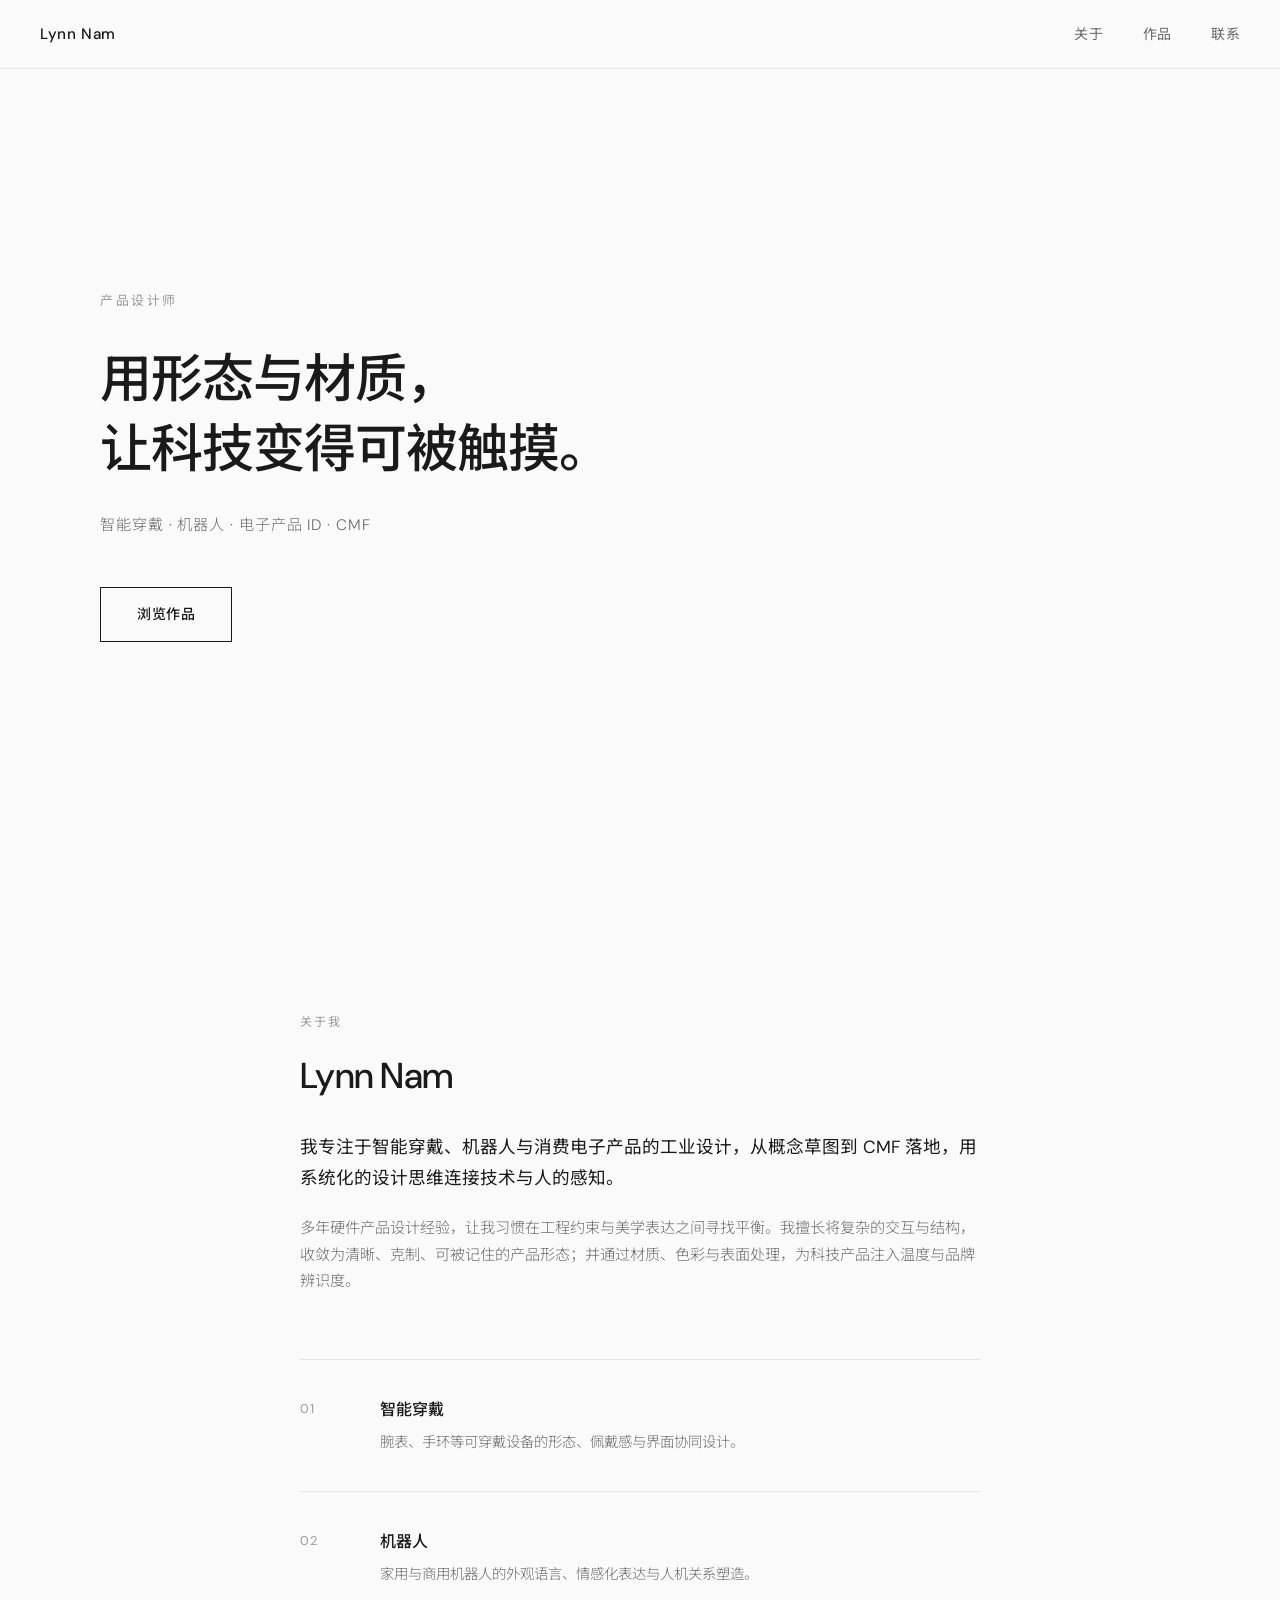
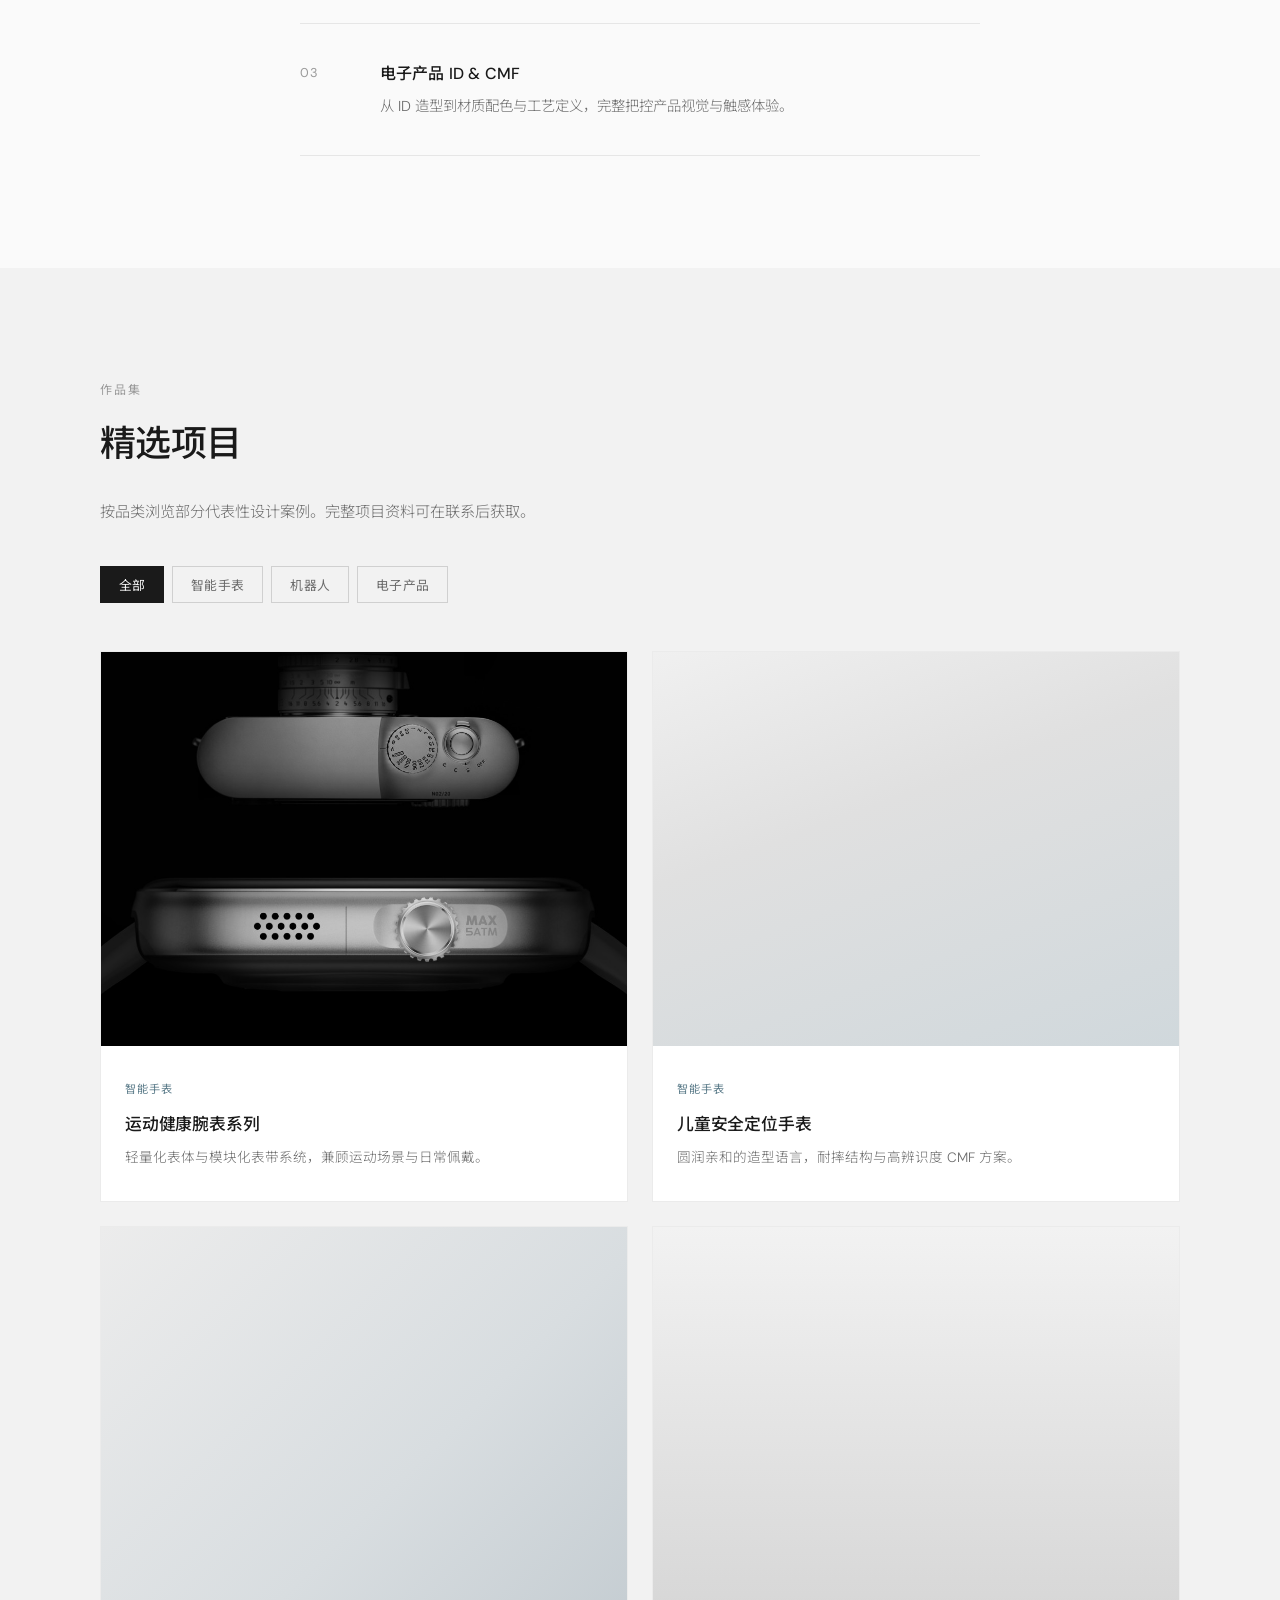
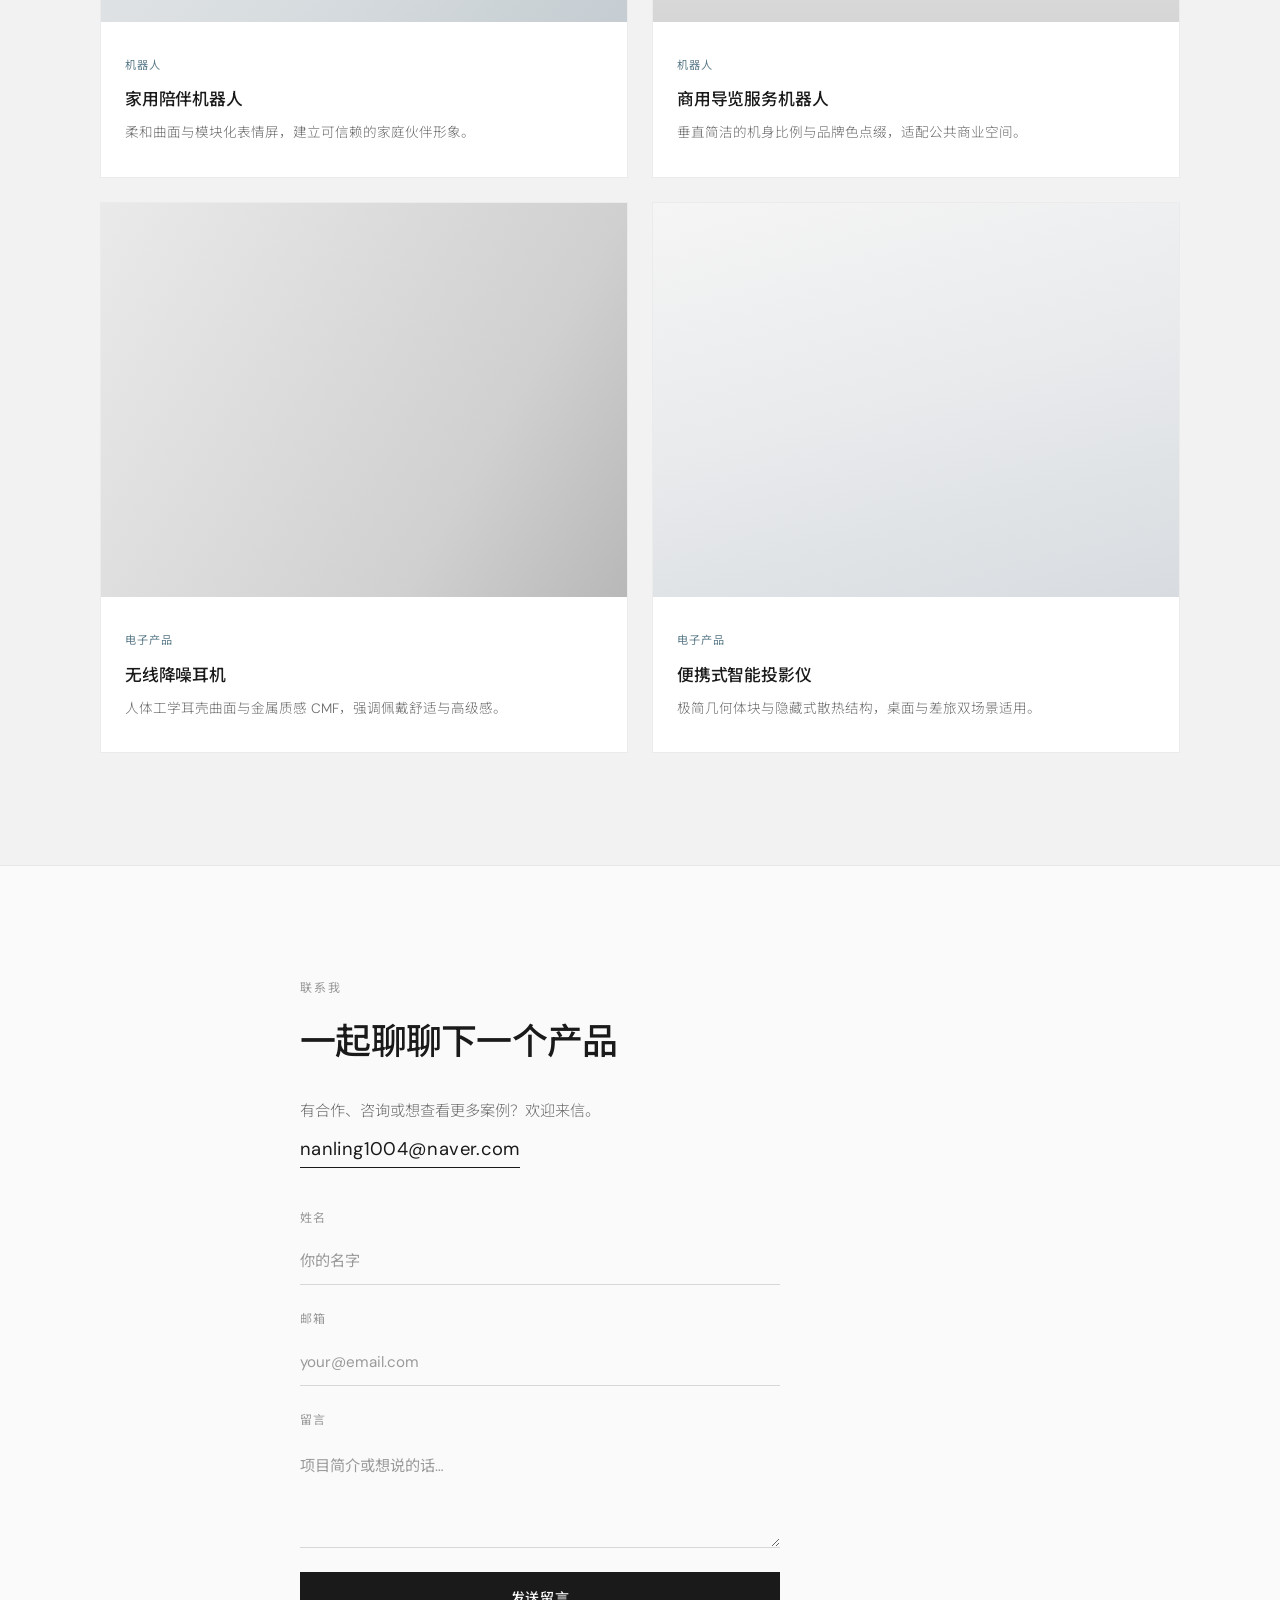
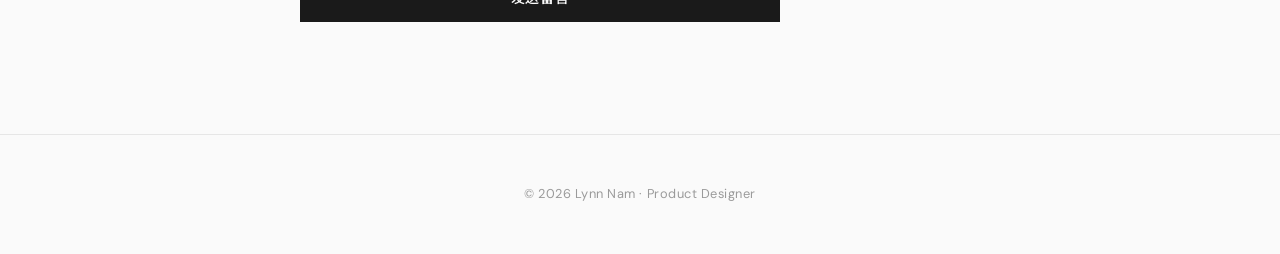
==== index.html @ b48b2f9b "lynn" ====
<!DOCTYPE html>
<html lang="zh-CN">
<head>
  <meta charset="UTF-8">
  <meta name="viewport" content="width=device-width, initial-scale=1.0">
  <title>Lynn Nam · 产品设计师</title>
  <link rel="preconnect" href="https://fonts.googleapis.com">
  <link rel="preconnect" href="https://fonts.gstatic.com" crossorigin>
  <link href="https://fonts.googleapis.com/css2?family=DM+Sans:ital,opsz,wght@9..40,300;400;500;600&family=Noto+Sans+SC:wght@300;400;500;600&display=swap" rel="stylesheet">
  <link rel="stylesheet" href="styles.css">
</head>
<body>
  <nav class="nav">
    <a href="#" class="logo">Lynn Nam</a>
    <ul class="nav-links">
      <li><a href="#about">关于</a></li>
      <li><a href="#work">作品</a></li>
      <li><a href="#contact">联系</a></li>
    </ul>
    <button class="menu-btn" aria-label="菜单" aria-expanded="false">
      <span></span><span></span><span></span>
    </button>
  </nav>

  <header class="hero" id="home">
    <p class="hero-role">产品设计师</p>
    <h1>用形态与材质，<br>让科技变得可被触摸。</h1>
    <p class="hero-tagline">智能穿戴 · 机器人 · 电子产品 ID · CMF</p>
    <a href="#work" class="btn btn-outline">浏览作品</a>
  </header>

  <main>
    <section id="about" class="section">
      <div class="section-inner">
        <p class="section-label">关于我</p>
        <h2>Lynn Nam</h2>
        <div class="about-content">
          <p class="section-lead">
            我专注于智能穿戴、机器人与消费电子产品的工业设计，从概念草图到 CMF 落地，用系统化的设计思维连接技术与人的感知。
          </p>
          <p class="section-text">
            多年硬件产品设计经验，让我习惯在工程约束与美学表达之间寻找平衡。我擅长将复杂的交互与结构，收敛为清晰、克制、可被记住的产品形态；并通过材质、色彩与表面处理，为科技产品注入温度与品牌辨识度。
          </p>
        </div>
        <ul class="strengths">
          <li>
            <span class="strength-num">01</span>
            <div>
              <h3>智能穿戴</h3>
              <p>腕表、手环等可穿戴设备的形态、佩戴感与界面协同设计。</p>
            </div>
          </li>
          <li>
            <span class="strength-num">02</span>
            <div>
              <h3>机器人</h3>
              <p>家用与商用机器人的外观语言、情感化表达与人机关系塑造。</p>
            </div>
          </li>
          <li>
            <span class="strength-num">03</span>
            <div>
              <h3>电子产品 ID & CMF</h3>
              <p>从 ID 造型到材质配色与工艺定义，完整把控产品视觉与触感体验。</p>
            </div>
          </li>
        </ul>
      </div>
    </section>

    <section id="work" class="section section-work">
      <div class="section-inner section-inner--wide">
        <p class="section-label">作品集</p>
        <h2>精选项目</h2>
        <p class="section-text work-intro">按品类浏览部分代表性设计案例。完整项目资料可在联系后获取。</p>

        <div class="portfolio-filters" role="tablist" aria-label="作品分类">
          <button type="button" class="filter-btn active" data-filter="all" role="tab" aria-selected="true">全部</button>
          <button type="button" class="filter-btn" data-filter="wearable" role="tab" aria-selected="false">智能手表</button>
          <button type="button" class="filter-btn" data-filter="robot" role="tab" aria-selected="false">机器人</button>
          <button type="button" class="filter-btn" data-filter="electronics" role="tab" aria-selected="false">电子产品</button>
        </div>

        <div class="portfolio-grid">
          <article class="project-card" data-category="wearable">
            <div class="project-visual">
              <img src="images/sports-watch.jpg" alt="运动健康腕表系列产品设计" width="800" height="600" loading="lazy">
            </div>
            <div class="project-info">
              <span class="project-tag">智能手表</span>
              <h3>运动健康腕表系列</h3>
              <p>轻量化表体与模块化表带系统，兼顾运动场景与日常佩戴。</p>
            </div>
          </article>
          <article class="project-card" data-category="wearable">
            <div class="project-visual project-visual--wearable-2" aria-hidden="true"></div>
            <div class="project-info">
              <span class="project-tag">智能手表</span>
              <h3>儿童安全定位手表</h3>
              <p>圆润亲和的造型语言，耐摔结构与高辨识度 CMF 方案。</p>
            </div>
          </article>
          <article class="project-card" data-category="robot">
            <div class="project-visual project-visual--robot-1" aria-hidden="true"></div>
            <div class="project-info">
              <span class="project-tag">机器人</span>
              <h3>家用陪伴机器人</h3>
              <p>柔和曲面与模块化表情屏，建立可信赖的家庭伙伴形象。</p>
            </div>
          </article>
          <article class="project-card" data-category="robot">
            <div class="project-visual project-visual--robot-2" aria-hidden="true"></div>
            <div class="project-info">
              <span class="project-tag">机器人</span>
              <h3>商用导览服务机器人</h3>
              <p>垂直简洁的机身比例与品牌色点缀，适配公共商业空间。</p>
            </div>
          </article>
          <article class="project-card" data-category="electronics">
            <div class="project-visual project-visual--electronics-1" aria-hidden="true"></div>
            <div class="project-info">
              <span class="project-tag">电子产品</span>
              <h3>无线降噪耳机</h3>
              <p>人体工学耳壳曲面与金属质感 CMF，强调佩戴舒适与高级感。</p>
            </div>
          </article>
          <article class="project-card" data-category="electronics">
            <div class="project-visual project-visual--electronics-2" aria-hidden="true"></div>
            <div class="project-info">
              <span class="project-tag">电子产品</span>
              <h3>便携式智能投影仪</h3>
              <p>极简几何体块与隐藏式散热结构，桌面与差旅双场景适用。</p>
            </div>
          </article>
        </div>
      </div>
    </section>

    <section id="contact" class="section section-contact">
      <div class="section-inner">
        <p class="section-label">联系我</p>
        <h2>一起聊聊下一个产品</h2>
        <p class="section-text">有合作、咨询或想查看更多案例？欢迎来信。</p>
        <a href="mailto:nanling1004@naver.com" class="contact-email">nanling1004@naver.com</a>

        <form class="contact-form" id="contact-form">
          <label>
            <span>姓名</span>
            <input type="text" name="name" placeholder="你的名字" required>
          </label>
          <label>
            <span>邮箱</span>
            <input type="email" name="email" placeholder="your@email.com" required>
          </label>
          <label>
            <span>留言</span>
            <textarea name="message" rows="4" placeholder="项目简介或想说的话…" required></textarea>
          </label>
          <button type="submit" class="btn">发送留言</button>
        </form>
        <p class="form-note" id="form-note" hidden>感谢留言！（演示模式，未实际发送）</p>
      </div>
    </section>
  </main>

  <footer class="footer">
    <p>© <span id="year"></span> Lynn Nam · Product Designer</p>
  </footer>

  <script src="script.js"></script>
</body>
</html>
---- styles.css ----
:root {
  --bg: #fafafa;
  --bg-alt: #f2f2f2;
  --bg-card: #ffffff;
  --text: #1a1a1a;
  --text-muted: #6b6b6b;
  --text-light: #9a9a9a;
  --accent: #5c7c8a;
  --accent-soft: rgba(92, 124, 138, 0.12);
  --border: rgba(0, 0, 0, 0.08);
  --border-strong: rgba(0, 0, 0, 0.14);
  --radius: 4px;
  --radius-lg: 8px;
  --font: "DM Sans", "Noto Sans SC", system-ui, sans-serif;
  --max-width: 680px;
  --max-width-wide: 1080px;
}

*,
*::before,
*::after {
  box-sizing: border-box;
  margin: 0;
  padding: 0;
}

html {
  scroll-behavior: smooth;
}

body {
  font-family: var(--font);
  background: var(--bg);
  color: var(--text);
  line-height: 1.75;
  min-height: 100vh;
  -webkit-font-smoothing: antialiased;
}

/* Navigation */
.nav {
  position: fixed;
  top: 0;
  left: 0;
  right: 0;
  z-index: 100;
  display: flex;
  align-items: center;
  justify-content: space-between;
  padding: 1.25rem 2.5rem;
  background: rgba(250, 250, 250, 0.9);
  backdrop-filter: blur(16px);
  border-bottom: 1px solid var(--border);
}

.logo {
  font-weight: 500;
  font-size: 0.95rem;
  color: var(--text);
  text-decoration: none;
  letter-spacing: 0.04em;
}

.nav-links {
  display: flex;
  gap: 2.5rem;
  list-style: none;
}

.nav-links a {
  color: var(--text-muted);
  text-decoration: none;
  font-size: 0.875rem;
  letter-spacing: 0.02em;
  transition: color 0.2s;
}

.nav-links a:hover {
  color: var(--text);
}

.menu-btn {
  display: none;
  flex-direction: column;
  gap: 5px;
  background: none;
  border: none;
  cursor: pointer;
  padding: 4px;
}

.menu-btn span {
  display: block;
  width: 22px;
  height: 1.5px;
  background: var(--text);
  transition: transform 0.3s, opacity 0.3s;
}

.menu-btn[aria-expanded="true"] span:nth-child(1) {
  transform: translateY(6.5px) rotate(45deg);
}

.menu-btn[aria-expanded="true"] span:nth-child(2) {
  opacity: 0;
}

.menu-btn[aria-expanded="true"] span:nth-child(3) {
  transform: translateY(-6.5px) rotate(-45deg);
}

/* Hero */
.hero {
  min-height: 100vh;
  display: flex;
  flex-direction: column;
  align-items: flex-start;
  justify-content: center;
  padding: 8rem 2.5rem 6rem;
  max-width: calc(var(--max-width-wide) + 5rem);
  margin: 0 auto;
}

.hero-role {
  font-size: 0.8rem;
  color: var(--text-light);
  letter-spacing: 0.2em;
  text-transform: uppercase;
  margin-bottom: 2rem;
  font-weight: 400;
}

.hero h1 {
  font-size: clamp(2rem, 5.5vw, 3.25rem);
  font-weight: 500;
  line-height: 1.35;
  letter-spacing: -0.02em;
  margin-bottom: 1.75rem;
  max-width: 14em;
}

.hero-tagline {
  font-size: 0.95rem;
  color: var(--text-muted);
  margin-bottom: 3rem;
  font-weight: 300;
  letter-spacing: 0.06em;
}

.btn {
  display: inline-block;
  padding: 0.9rem 2.25rem;
  background: var(--text);
  color: var(--bg);
  text-decoration: none;
  font-weight: 500;
  border: 1px solid var(--text);
  border-radius: 0;
  cursor: pointer;
  font-family: inherit;
  font-size: 0.875rem;
  letter-spacing: 0.04em;
  transition: background 0.2s, color 0.2s;
}

.btn:hover {
  background: transparent;
  color: var(--text);
}

.btn-outline {
  background: transparent;
  color: var(--text);
}

.btn-outline:hover {
  background: var(--text);
  color: var(--bg);
}

/* Sections */
.section {
  padding: 7rem 2.5rem;
}

.section-inner {
  max-width: var(--max-width);
  margin: 0 auto;
}

.section-inner--wide {
  max-width: var(--max-width-wide);
}

.section-label {
  font-size: 0.75rem;
  color: var(--text-light);
  letter-spacing: 0.18em;
  text-transform: uppercase;
  margin-bottom: 1.25rem;
}

.section h2 {
  font-size: clamp(1.75rem, 4vw, 2.25rem);
  font-weight: 500;
  letter-spacing: -0.02em;
  margin-bottom: 2rem;
  line-height: 1.3;
}

.section-lead {
  font-size: 1.1rem;
  color: var(--text);
  line-height: 1.8;
  margin-bottom: 1.25rem;
  font-weight: 400;
}

.section-text {
  color: var(--text-muted);
  font-size: 0.95rem;
  font-weight: 300;
}

.about-content {
  margin-bottom: 4rem;
}

/* Strengths */
.strengths {
  list-style: none;
  display: flex;
  flex-direction: column;
  gap: 0;
  border-top: 1px solid var(--border);
}

.strengths li {
  display: grid;
  grid-template-columns: 3rem 1fr;
  gap: 2rem;
  padding: 2.25rem 0;
  border-bottom: 1px solid var(--border);
}

.strength-num {
  font-size: 0.8rem;
  color: var(--text-light);
  letter-spacing: 0.05em;
  padding-top: 0.15rem;
}

.strengths h3 {
  font-size: 1rem;
  font-weight: 500;
  margin-bottom: 0.4rem;
  letter-spacing: 0.01em;
}

.strengths p {
  color: var(--text-muted);
  font-size: 0.9rem;
  font-weight: 300;
  line-height: 1.7;
}

/* Portfolio */
.section-work {
  background: var(--bg-alt);
}

.work-intro {
  margin-bottom: 2.5rem;
  max-width: 36em;
}

.portfolio-filters {
  display: flex;
  flex-wrap: wrap;
  gap: 0.5rem;
  margin-bottom: 3rem;
}

.filter-btn {
  padding: 0.5rem 1.1rem;
  background: transparent;
  border: 1px solid var(--border-strong);
  color: var(--text-muted);
  font-family: inherit;
  font-size: 0.8rem;
  letter-spacing: 0.04em;
  cursor: pointer;
  transition: background 0.2s, color 0.2s, border-color 0.2s;
}

.filter-btn:hover {
  color: var(--text);
  border-color: var(--text);
}

.filter-btn.active {
  background: var(--text);
  color: var(--bg);
  border-color: var(--text);
}

.portfolio-grid {
  display: grid;
  grid-template-columns: repeat(2, 1fr);
  gap: 1.5rem;
}

.project-card {
  background: var(--bg-card);
  border: 1px solid var(--border);
  overflow: hidden;
  transition: opacity 0.35s, transform 0.35s;
}

.project-card.hidden {
  display: none;
}

.project-visual {
  aspect-ratio: 4 / 3;
  background: var(--bg-alt);
  overflow: hidden;
}

.project-visual img {
  width: 100%;
  height: 100%;
  object-fit: cover;
  object-position: center;
  display: block;
}

.project-visual--wearable-2 {
  background: linear-gradient(160deg, #f0f0f0 0%, #e0e0e0 40%, #d0d8dc 100%);
}

.project-visual--robot-1 {
  background: linear-gradient(135deg, #ececec 0%, #d8dde0 60%, #c5cdd2 100%);
}

.project-visual--robot-2 {
  background: linear-gradient(180deg, #f2f2f2 0%, #e4e4e4 50%, #d6d6d6 100%);
}

.project-visual--electronics-1 {
  background: linear-gradient(120deg, #eaeaea 0%, #d0d0d0 70%, #b8b8b8 100%);
}

.project-visual--electronics-2 {
  background: linear-gradient(165deg, #f5f5f5 0%, #e8eaec 50%, #d8dce0 100%);
}

.project-info {
  padding: 1.75rem 1.5rem 2rem;
}

.project-tag {
  display: inline-block;
  font-size: 0.7rem;
  color: var(--accent);
  letter-spacing: 0.1em;
  text-transform: uppercase;
  margin-bottom: 0.6rem;
}

.project-info h3 {
  font-size: 1.05rem;
  font-weight: 500;
  margin-bottom: 0.5rem;
  letter-spacing: -0.01em;
}

.project-info p {
  color: var(--text-muted);
  font-size: 0.85rem;
  font-weight: 300;
  line-height: 1.65;
}

/* Contact */
.section-contact {
  border-top: 1px solid var(--border);
}

.contact-email {
  display: inline-block;
  font-size: 1.15rem;
  color: var(--text);
  text-decoration: none;
  margin: 0.5rem 0 2.5rem;
  letter-spacing: 0.02em;
  border-bottom: 1px solid var(--text);
  padding-bottom: 2px;
  transition: color 0.2s, border-color 0.2s;
}

.contact-email:hover {
  color: var(--accent);
  border-color: var(--accent);
}

.contact-form {
  display: flex;
  flex-direction: column;
  gap: 1.5rem;
  max-width: 480px;
}

.contact-form label {
  display: flex;
  flex-direction: column;
  gap: 0.5rem;
}

.contact-form label span {
  font-size: 0.75rem;
  color: var(--text-light);
  letter-spacing: 0.1em;
  text-transform: uppercase;
}

.contact-form input,
.contact-form textarea {
  padding: 0.85rem 0;
  background: transparent;
  border: none;
  border-bottom: 1px solid var(--border-strong);
  color: var(--text);
  font-family: inherit;
  font-size: 0.95rem;
  border-radius: 0;
  transition: border-color 0.2s;
}

.contact-form input::placeholder,
.contact-form textarea::placeholder {
  color: var(--text-light);
}

.contact-form input:focus,
.contact-form textarea:focus {
  outline: none;
  border-color: var(--text);
}

.contact-form textarea {
  resize: vertical;
  min-height: 100px;
}

.form-note {
  margin-top: 1.25rem;
  color: var(--accent);
  font-size: 0.9rem;
}

/* Footer */
.footer {
  text-align: center;
  padding: 3rem 2rem;
  border-top: 1px solid var(--border);
  color: var(--text-light);
  font-size: 0.8rem;
  letter-spacing: 0.04em;
}

/* Mobile */
@media (max-width: 768px) {
  .nav {
    padding: 1rem 1.5rem;
  }

  .hero {
    padding: 7rem 1.5rem 4rem;
  }

  .section {
    padding: 5rem 1.5rem;
  }

  .portfolio-grid {
    grid-template-columns: 1fr;
  }

  .strengths li {
    grid-template-columns: 2.5rem 1fr;
    gap: 1rem;
  }
}

@media (max-width: 640px) {
  .nav-links {
    position: fixed;
    top: 53px;
    left: 0;
    right: 0;
    flex-direction: column;
    gap: 0;
    background: var(--bg);
    border-bottom: 1px solid var(--border);
    padding: 1rem 0;
    transform: translateY(-120%);
    opacity: 0;
    pointer-events: none;
    transition: transform 0.3s, opacity 0.3s;
  }

  .nav-links.open {
    transform: translateY(0);
    opacity: 1;
    pointer-events: auto;
  }

  .nav-links li {
    text-align: center;
    padding: 0.75rem;
  }

  .menu-btn {
    display: flex;
  }
}
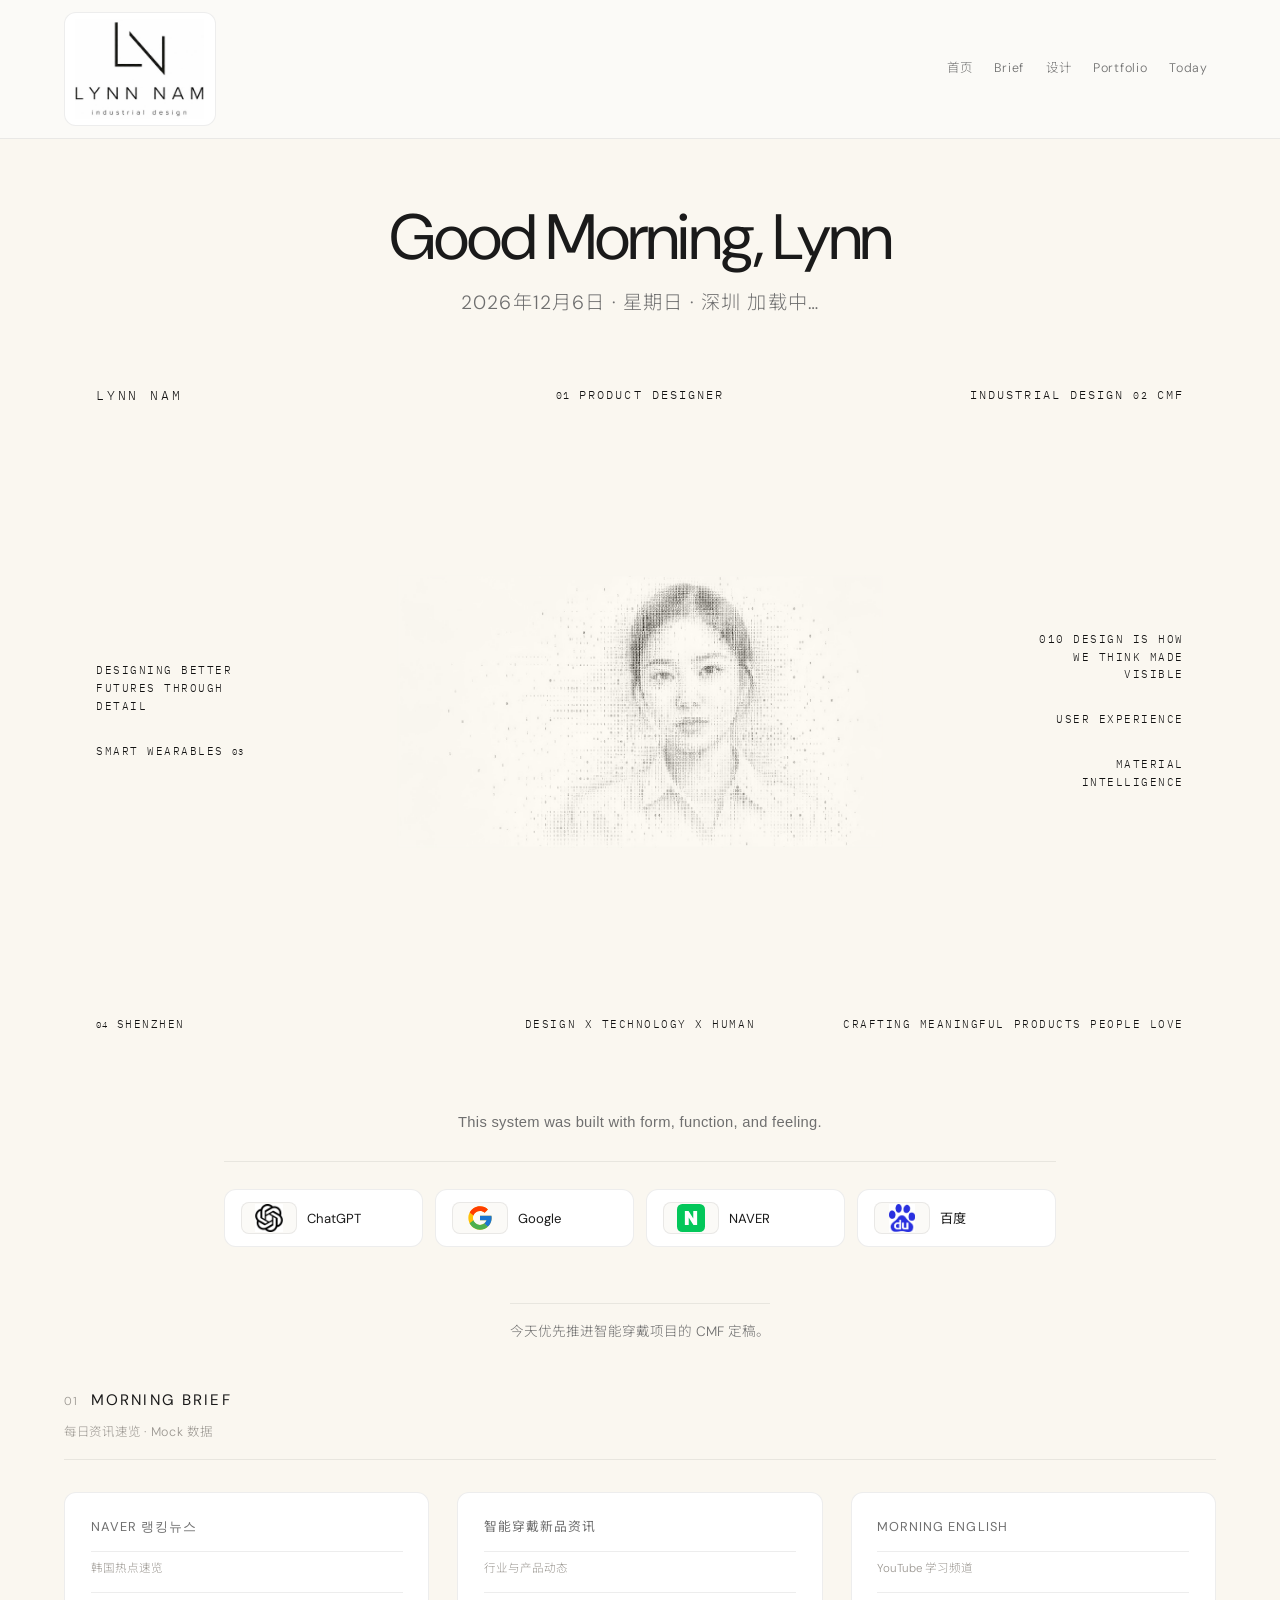
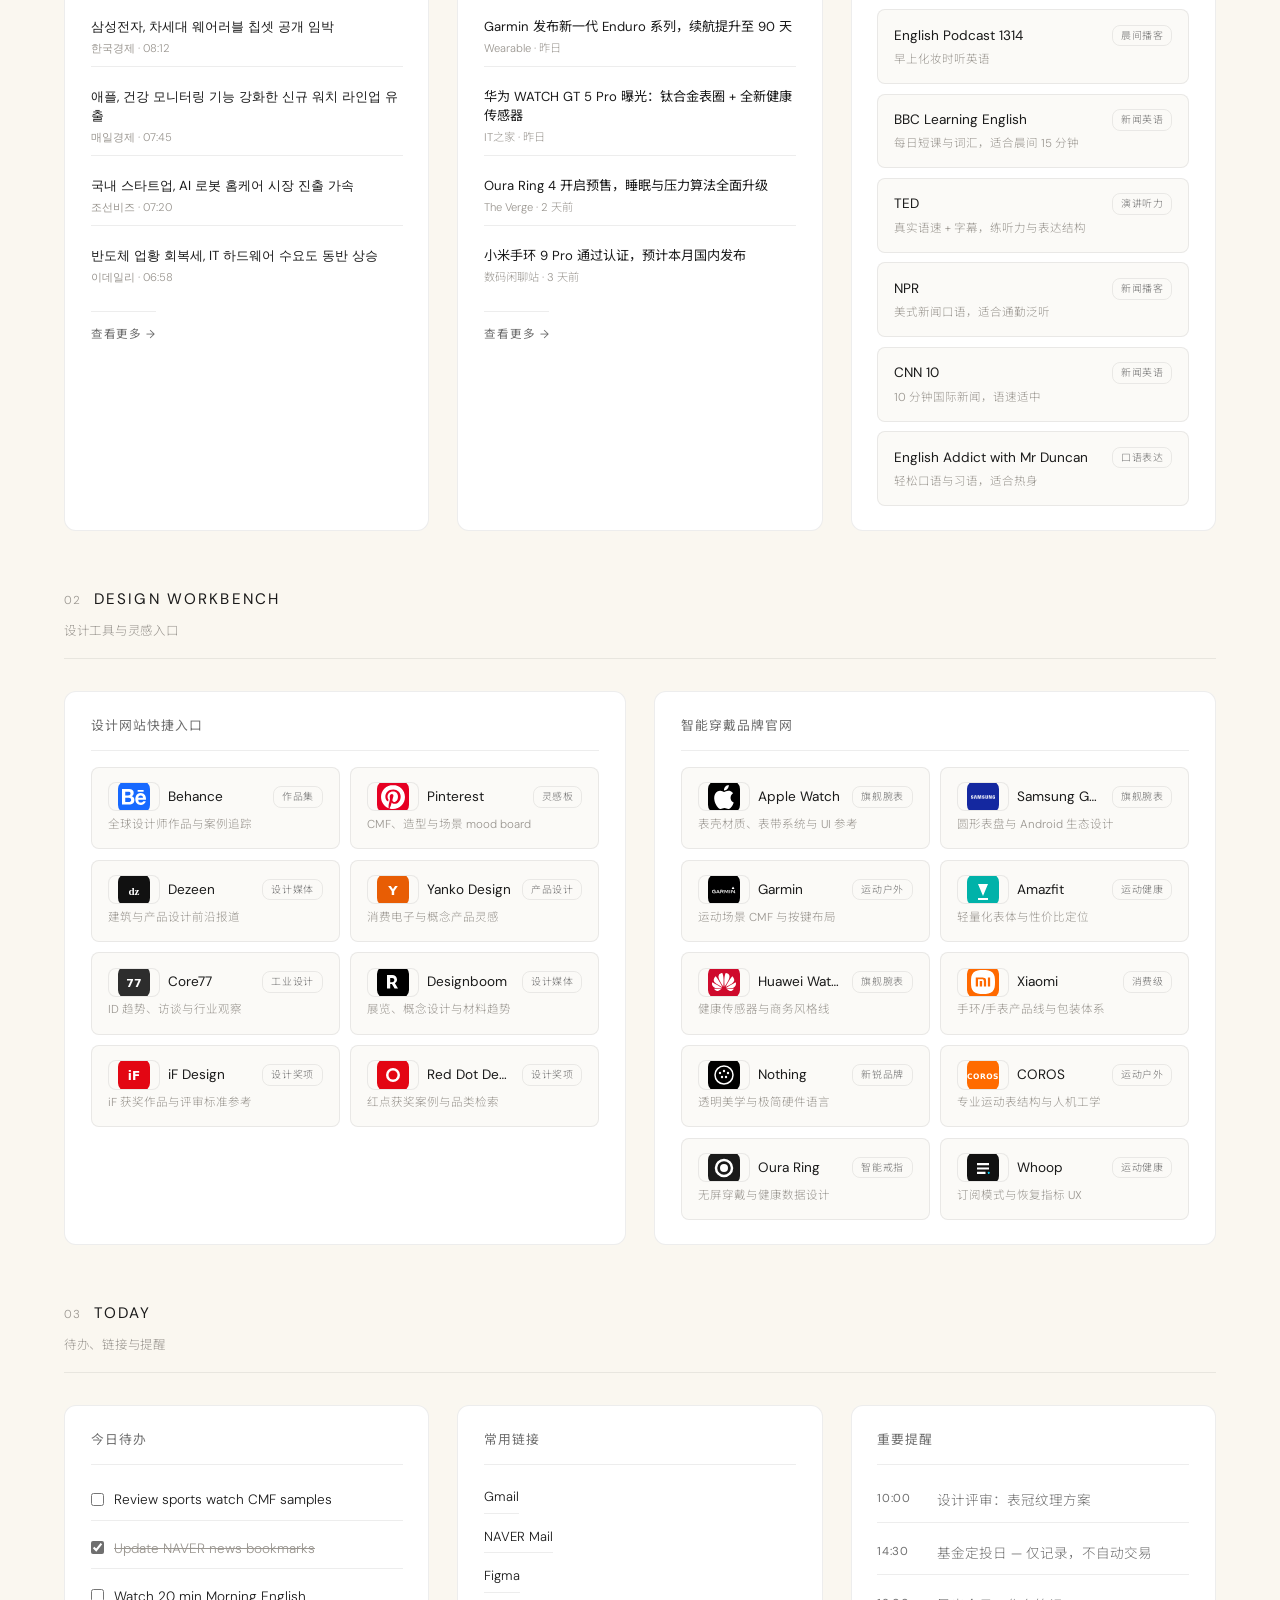
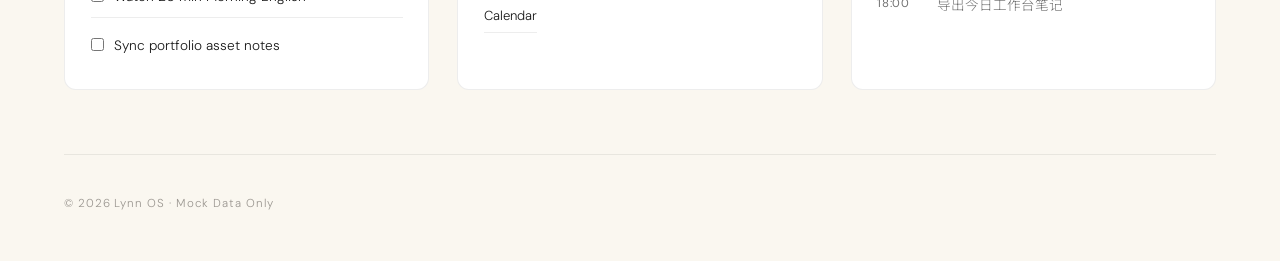
==== commit 54e25661: "521" ====
--- a/index.html
+++ b/index.html
@@ -3,169 +3,35 @@
 <head>
   <meta charset="UTF-8">
   <meta name="viewport" content="width=device-width, initial-scale=1.0">
-  <title>Lynn Nam · 产品设计师</title>
+  <title>Lynn OS</title>
   <link rel="preconnect" href="https://fonts.googleapis.com">
   <link rel="preconnect" href="https://fonts.gstatic.com" crossorigin>
-  <link href="https://fonts.googleapis.com/css2?family=DM+Sans:ital,opsz,wght@9..40,300;400;500;600&family=Noto+Sans+SC:wght@300;400;500;600&display=swap" rel="stylesheet">
+  <link href="https://fonts.googleapis.com/css2?family=DM+Sans:ital,opsz,wght@9..40,300;400;500&family=IBM+Plex+Mono:wght@300;400&family=Noto+Sans+SC:wght@300;400;500&display=swap" rel="stylesheet">
+  <link rel="stylesheet" href="fonts.css">
   <link rel="stylesheet" href="styles.css">
 </head>
 <body>
-  <nav class="nav">
-    <a href="#" class="logo">Lynn Nam</a>
-    <ul class="nav-links">
-      <li><a href="#about">关于</a></li>
-      <li><a href="#work">作品</a></li>
-      <li><a href="#contact">联系</a></li>
-    </ul>
-    <button class="menu-btn" aria-label="菜单" aria-expanded="false">
-      <span></span><span></span><span></span>
-    </button>
-  </nav>
+  <div class="app-loading" id="app-loading" aria-live="polite">正在加载 Lynn OS …</div>
+  <div class="app">
+    <header class="topbar" id="topbar">
+      <div class="brand" id="brand"></div>
+      <nav class="topbar-nav" id="sidebar-nav" aria-label="主导航"></nav>
+    </header>
 
-  <header class="hero" id="home">
-    <p class="hero-role">产品设计师</p>
-    <h1>用形态与材质，<br>让科技变得可被触摸。</h1>
-    <p class="hero-tagline">智能穿戴 · 机器人 · 电子产品 ID · CMF</p>
-    <a href="#work" class="btn btn-outline">浏览作品</a>
-  </header>
+    <div class="main-wrap">
+      <div class="main content page container">
+        <header class="welcome" id="welcome"></header>
 
-  <main>
-    <section id="about" class="section">
-      <div class="section-inner">
-        <p class="section-label">关于我</p>
-        <h2>Lynn Nam</h2>
-        <div class="about-content">
-          <p class="section-lead">
-            我专注于智能穿戴、机器人与消费电子产品的工业设计，从概念草图到 CMF 落地，用系统化的设计思维连接技术与人的感知。
-          </p>
-          <p class="section-text">
-            多年硬件产品设计经验，让我习惯在工程约束与美学表达之间寻找平衡。我擅长将复杂的交互与结构，收敛为清晰、克制、可被记住的产品形态；并通过材质、色彩与表面处理，为科技产品注入温度与品牌辨识度。
-          </p>
-        </div>
-        <ul class="strengths">
-          <li>
-            <span class="strength-num">01</span>
-            <div>
-              <h3>智能穿戴</h3>
-              <p>腕表、手环等可穿戴设备的形态、佩戴感与界面协同设计。</p>
-            </div>
-          </li>
-          <li>
-            <span class="strength-num">02</span>
-            <div>
-              <h3>机器人</h3>
-              <p>家用与商用机器人的外观语言、情感化表达与人机关系塑造。</p>
-            </div>
-          </li>
-          <li>
-            <span class="strength-num">03</span>
-            <div>
-              <h3>电子产品 ID & CMF</h3>
-              <p>从 ID 造型到材质配色与工艺定义，完整把控产品视觉与触感体验。</p>
-            </div>
-          </li>
-        </ul>
+        <main class="dashboard section-grid">
+          <section class="section" id="morning-brief" aria-labelledby="brief-heading"></section>
+          <section class="section" id="design-workbench" aria-labelledby="workbench-heading"></section>
+          <section class="section" id="today" aria-labelledby="today-heading"></section>
+        </main>
+
+        <footer class="footer" id="footer"></footer>
       </div>
-    </section>
-
-    <section id="work" class="section section-work">
-      <div class="section-inner section-inner--wide">
-        <p class="section-label">作品集</p>
-        <h2>精选项目</h2>
-        <p class="section-text work-intro">按品类浏览部分代表性设计案例。完整项目资料可在联系后获取。</p>
-
-        <div class="portfolio-filters" role="tablist" aria-label="作品分类">
-          <button type="button" class="filter-btn active" data-filter="all" role="tab" aria-selected="true">全部</button>
-          <button type="button" class="filter-btn" data-filter="wearable" role="tab" aria-selected="false">智能手表</button>
-          <button type="button" class="filter-btn" data-filter="robot" role="tab" aria-selected="false">机器人</button>
-          <button type="button" class="filter-btn" data-filter="electronics" role="tab" aria-selected="false">电子产品</button>
-        </div>
-
-        <div class="portfolio-grid">
-          <article class="project-card" data-category="wearable">
-            <div class="project-visual">
-              <img src="images/sports-watch.jpg" alt="运动健康腕表系列产品设计" width="800" height="600" loading="lazy">
-            </div>
-            <div class="project-info">
-              <span class="project-tag">智能手表</span>
-              <h3>运动健康腕表系列</h3>
-              <p>轻量化表体与模块化表带系统，兼顾运动场景与日常佩戴。</p>
-            </div>
-          </article>
-          <article class="project-card" data-category="wearable">
-            <div class="project-visual project-visual--wearable-2" aria-hidden="true"></div>
-            <div class="project-info">
-              <span class="project-tag">智能手表</span>
-              <h3>儿童安全定位手表</h3>
-              <p>圆润亲和的造型语言，耐摔结构与高辨识度 CMF 方案。</p>
-            </div>
-          </article>
-          <article class="project-card" data-category="robot">
-            <div class="project-visual project-visual--robot-1" aria-hidden="true"></div>
-            <div class="project-info">
-              <span class="project-tag">机器人</span>
-              <h3>家用陪伴机器人</h3>
-              <p>柔和曲面与模块化表情屏，建立可信赖的家庭伙伴形象。</p>
-            </div>
-          </article>
-          <article class="project-card" data-category="robot">
-            <div class="project-visual project-visual--robot-2" aria-hidden="true"></div>
-            <div class="project-info">
-              <span class="project-tag">机器人</span>
-              <h3>商用导览服务机器人</h3>
-              <p>垂直简洁的机身比例与品牌色点缀，适配公共商业空间。</p>
-            </div>
-          </article>
-          <article class="project-card" data-category="electronics">
-            <div class="project-visual project-visual--electronics-1" aria-hidden="true"></div>
-            <div class="project-info">
-              <span class="project-tag">电子产品</span>
-              <h3>无线降噪耳机</h3>
-              <p>人体工学耳壳曲面与金属质感 CMF，强调佩戴舒适与高级感。</p>
-            </div>
-          </article>
-          <article class="project-card" data-category="electronics">
-            <div class="project-visual project-visual--electronics-2" aria-hidden="true"></div>
-            <div class="project-info">
-              <span class="project-tag">电子产品</span>
-              <h3>便携式智能投影仪</h3>
-              <p>极简几何体块与隐藏式散热结构，桌面与差旅双场景适用。</p>
-            </div>
-          </article>
-        </div>
-      </div>
-    </section>
-
-    <section id="contact" class="section section-contact">
-      <div class="section-inner">
-        <p class="section-label">联系我</p>
-        <h2>一起聊聊下一个产品</h2>
-        <p class="section-text">有合作、咨询或想查看更多案例？欢迎来信。</p>
-        <a href="mailto:nanling1004@naver.com" class="contact-email">nanling1004@naver.com</a>
-
-        <form class="contact-form" id="contact-form">
-          <label>
-            <span>姓名</span>
-            <input type="text" name="name" placeholder="你的名字" required>
-          </label>
-          <label>
-            <span>邮箱</span>
-            <input type="email" name="email" placeholder="your@email.com" required>
-          </label>
-          <label>
-            <span>留言</span>
-            <textarea name="message" rows="4" placeholder="项目简介或想说的话…" required></textarea>
-          </label>
-          <button type="submit" class="btn">发送留言</button>
-        </form>
-        <p class="form-note" id="form-note" hidden>感谢留言！（演示模式，未实际发送）</p>
-      </div>
-    </section>
-  </main>
-
-  <footer class="footer">
-    <p>© <span id="year"></span> Lynn Nam · Product Designer</p>
-  </footer>
+    </div>
+  </div>
 
   <script src="script.js"></script>
 </body>
--- a/fonts.css
+++ b/fonts.css
@@ -0,0 +1,16 @@
+/* Lynn OS — DM Sans + Noto Sans SC, light weights */
+
+:root {
+  --font: "DM Sans", "Noto Sans SC", system-ui, sans-serif;
+  --font-avenir: "Avenir Next", "Avenir", -apple-system, BlinkMacSystemFont, "Segoe UI", sans-serif;
+  --fw-light: 300;
+  --fw-regular: 400;
+  --fw-medium: 500;
+}
+
+html {
+  font-family: var(--font);
+  font-weight: var(--fw-light);
+  -webkit-font-smoothing: antialiased;
+  -moz-osx-font-smoothing: grayscale;
+}
--- a/styles.css
+++ b/styles.css
@@ -1,19 +1,26 @@
 :root {
-  --bg: #fafafa;
-  --bg-alt: #f2f2f2;
+  /* Sampled from images/lynn-hero-portrait.png corners */
+  --bg: #faf7f0;
+  --font-mono: "IBM Plex Mono", "SFMono-Regular", "Menlo", "Consolas", monospace;
+  --hero-fade: #faf7f0;
   --bg-card: #ffffff;
+  --bg-soft: #fbfaf7;
   --text: #1a1a1a;
-  --text-muted: #6b6b6b;
-  --text-light: #9a9a9a;
-  --accent: #5c7c8a;
-  --accent-soft: rgba(92, 124, 138, 0.12);
-  --border: rgba(0, 0, 0, 0.08);
-  --border-strong: rgba(0, 0, 0, 0.14);
-  --radius: 4px;
-  --radius-lg: 8px;
-  --font: "DM Sans", "Noto Sans SC", system-ui, sans-serif;
-  --max-width: 680px;
-  --max-width-wide: 1080px;
+  --text-muted: #6f6f6f;
+  --text-light: #9a9690;
+  --accent: #8a9baa;
+  --accent-soft: rgba(138, 155, 170, 0.14);
+  --positive: #5a6f62;
+  --negative: #8a6f6a;
+  --border: rgba(26, 26, 26, 0.08);
+  --border-strong: rgba(26, 26, 26, 0.14);
+  --shadow: none;
+  --radius: 12px;
+  --radius-sm: 8px;
+  --topbar-h: auto;
+  --content-padding: clamp(2.5rem, 5vw, 4.5rem);
+  --grid-gap: 1.75rem;
+  --section-gap: 3.5rem;
 }
 
 *,
@@ -26,502 +33,999 @@
 
 html {
   scroll-behavior: smooth;
+  overflow-x: hidden;
 }
 
 body {
   font-family: var(--font);
   background: var(--bg);
   color: var(--text);
-  line-height: 1.75;
+  line-height: 1.6;
   min-height: 100vh;
+  overflow-x: hidden;
   -webkit-font-smoothing: antialiased;
 }
 
-/* Navigation */
-.nav {
-  position: fixed;
+a {
+  color: inherit;
+  text-decoration: none;
+}
+
+.app {
+  display: flex;
+  flex-direction: column;
+  min-height: 100vh;
+}
+
+/* Top bar (原侧边栏) */
+.topbar {
+  position: sticky;
   top: 0;
-  left: 0;
-  right: 0;
-  z-index: 100;
+  z-index: 50;
   display: flex;
   align-items: center;
   justify-content: space-between;
-  padding: 1.25rem 2.5rem;
-  background: rgba(250, 250, 250, 0.9);
-  backdrop-filter: blur(16px);
+  gap: 1.5rem;
+  width: 100%;
+  min-height: var(--topbar-h);
+  padding: 0.75rem var(--content-padding);
+  background: #fbfaf7;
   border-bottom: 1px solid var(--border);
 }
 
-.logo {
-  font-weight: 500;
-  font-size: 0.95rem;
-  color: var(--text);
-  text-decoration: none;
-  letter-spacing: 0.04em;
-}
-
-.nav-links {
-  display: flex;
-  gap: 2.5rem;
-  list-style: none;
-}
-
-.nav-links a {
+.brand {
+  flex-shrink: 0;
+  min-width: 0;
+  display: flex;
+  align-items: center;
+}
+
+.brand-logo-link {
+  display: block;
+  line-height: 0;
+  background: #ffffff;
+  padding: 0.35rem 0.65rem;
+  border: 1px solid var(--border);
+  border-radius: var(--radius);
+  transition: opacity 0.15s;
+}
+
+.brand-logo-link:hover {
+  opacity: 0.8;
+}
+
+.brand-logo {
+  display: block;
+  height: 6.3rem;
+  width: auto;
+  max-width: min(420px, 85vw);
+  object-fit: contain;
+  object-position: left center;
+}
+
+.topbar-nav,
+.sidebar-nav {
+  display: flex;
+  flex-direction: row;
+  flex-wrap: wrap;
+  align-items: center;
+  justify-content: flex-end;
+  gap: 0.15rem 0.35rem;
+}
+
+.topbar-nav a,
+.sidebar-nav a {
+  font-size: 0.78rem;
+  font-weight: 300;
   color: var(--text-muted);
-  text-decoration: none;
-  font-size: 0.875rem;
-  letter-spacing: 0.02em;
-  transition: color 0.2s;
-}
-
-.nav-links a:hover {
-  color: var(--text);
-}
-
-.menu-btn {
-  display: none;
-  flex-direction: column;
-  gap: 5px;
-  background: none;
-  border: none;
-  cursor: pointer;
-  padding: 4px;
-}
-
-.menu-btn span {
-  display: block;
-  width: 22px;
-  height: 1.5px;
-  background: var(--text);
-  transition: transform 0.3s, opacity 0.3s;
-}
-
-.menu-btn[aria-expanded="true"] span:nth-child(1) {
-  transform: translateY(6.5px) rotate(45deg);
-}
-
-.menu-btn[aria-expanded="true"] span:nth-child(2) {
-  opacity: 0;
-}
-
-.menu-btn[aria-expanded="true"] span:nth-child(3) {
-  transform: translateY(-6.5px) rotate(-45deg);
-}
-
-/* Hero */
-.hero {
-  min-height: 100vh;
-  display: flex;
-  flex-direction: column;
-  align-items: flex-start;
-  justify-content: center;
-  padding: 8rem 2.5rem 6rem;
-  max-width: calc(var(--max-width-wide) + 5rem);
-  margin: 0 auto;
-}
-
-.hero-role {
-  font-size: 0.8rem;
-  color: var(--text-light);
-  letter-spacing: 0.2em;
-  text-transform: uppercase;
-  margin-bottom: 2rem;
-  font-weight: 400;
-}
-
-.hero h1 {
-  font-size: clamp(2rem, 5.5vw, 3.25rem);
-  font-weight: 500;
-  line-height: 1.35;
-  letter-spacing: -0.02em;
-  margin-bottom: 1.75rem;
-  max-width: 14em;
-}
-
-.hero-tagline {
-  font-size: 0.95rem;
-  color: var(--text-muted);
-  margin-bottom: 3rem;
-  font-weight: 300;
+  padding: 0.35rem 0.5rem;
+  border-bottom: 1px solid transparent;
+  border-radius: 0;
+  white-space: nowrap;
   letter-spacing: 0.06em;
-}
-
-.btn {
-  display: inline-block;
-  padding: 0.9rem 2.25rem;
-  background: var(--text);
-  color: var(--bg);
-  text-decoration: none;
-  font-weight: 500;
-  border: 1px solid var(--text);
-  border-radius: 0;
-  cursor: pointer;
-  font-family: inherit;
-  font-size: 0.875rem;
-  letter-spacing: 0.04em;
-  transition: background 0.2s, color 0.2s;
-}
-
-.btn:hover {
+  transition: color 0.15s, border-color 0.15s;
+}
+
+.topbar-nav a:hover,
+.sidebar-nav a:hover {
   background: transparent;
   color: var(--text);
-}
-
-.btn-outline {
-  background: transparent;
+  border-bottom-color: var(--text);
+}
+
+.main-wrap {
+  flex: 1;
+  min-width: 0;
+  width: 100%;
+  max-width: 100%;
+}
+
+.main,
+.content,
+.page,
+.container {
+  width: 100%;
+  max-width: none;
+  margin: 0;
+  padding-inline: var(--content-padding);
+  box-sizing: border-box;
+}
+
+/* Quick launch */
+.quick-launch {
+  width: 100%;
+  margin-bottom: 1.5rem;
+}
+
+.quick-launch-grid {
+  display: grid;
+  grid-template-columns: repeat(4, minmax(0, 1fr));
+  gap: 0.75rem;
+  width: 100%;
+}
+
+.quick-launch-item {
+  display: flex;
+  align-items: center;
+  gap: 0.65rem;
+  padding: 0.75rem 1rem;
+  background: var(--bg-card);
+  border: 1px solid var(--border);
+  border-radius: var(--radius);
+  box-shadow: none;
+  font-size: 0.82rem;
+  font-weight: 400;
+  transition: border-color 0.2s, background 0.2s;
+  min-width: 0;
+}
+
+.quick-launch-item:hover {
+  border-color: var(--border-strong);
+  background: var(--bg-soft);
+  transform: none;
+  box-shadow: none;
+}
+
+.quick-launch-icon {
+  flex-shrink: 0;
+  width: 3.5rem;
+  aspect-ratio: 16 / 9;
+  display: flex;
+  align-items: center;
+  justify-content: center;
+  background: var(--bg-soft);
+  border: 1px solid var(--border);
+  border-radius: var(--radius-sm);
+  overflow: hidden;
+}
+
+.quick-launch-icon img {
+  width: 1.75rem;
+  height: 1.75rem;
+  object-fit: contain;
+  display: block;
+}
+
+.quick-launch-name {
+  white-space: nowrap;
+  overflow: hidden;
+  text-overflow: ellipsis;
+}
+
+/* Welcome */
+.welcome {
+  width: 100%;
+  padding: clamp(2.5rem, 8vh, 4rem) 0 clamp(2rem, 5vh, 3rem);
+  text-align: center;
+  background: var(--hero-fade);
+}
+
+.welcome-hero {
+  display: flex;
+  flex-direction: column;
+  align-items: center;
+  width: 100%;
+  margin-bottom: clamp(2rem, 5vh, 3rem);
+}
+
+.welcome-greeting {
+  font-size: clamp(2rem, 8vw, 4rem);
+  font-weight: 400;
+  letter-spacing: -0.03em;
+  line-height: 1.08;
+  margin: 0 0 clamp(0.75rem, 2vh, 1rem);
   color: var(--text);
 }
 
-.btn-outline:hover {
-  background: var(--text);
-  color: var(--bg);
-}
-
-/* Sections */
-.section {
-  padding: 7rem 2.5rem;
-}
-
-.section-inner {
-  max-width: var(--max-width);
+.welcome-meta {
+  font-size: clamp(0.95rem, 2.2vw, 1.2rem);
+  font-weight: 300;
+  color: var(--text-muted);
+  letter-spacing: 0.06em;
+  line-height: 1.55;
+  margin: 0 0 clamp(2rem, 4vh, 2.75rem);
+}
+
+/* Hero — ASCII archive layout */
+.hero-archive {
+  width: 100%;
+  max-width: 1200px;
   margin: 0 auto;
-}
-
-.section-inner--wide {
-  max-width: var(--max-width-wide);
-}
-
-.section-label {
-  font-size: 0.75rem;
-  color: var(--text-light);
+  padding: clamp(1.25rem, 3vw, 2rem);
+  background: var(--hero-fade);
+  font-family: var(--font-mono);
+  font-weight: 300;
+  color: #111;
+  opacity: 1;
+  text-align: left;
+}
+
+.hero-archive__frame {
+  display: flex;
+  flex-direction: column;
+  gap: clamp(1rem, 2.5vw, 1.75rem);
+  min-height: min(72vh, 720px);
+}
+
+.hero-archive__link {
+  color: #111;
+  opacity: 1;
+  text-decoration: none;
+  transition: opacity 0.15s;
+}
+
+.hero-archive__link:hover {
+  opacity: 0.55;
+}
+
+.hero-archive__top {
+  display: grid;
+  grid-template-columns: 1fr auto 1fr;
+  align-items: start;
+  gap: 1rem;
+  font-size: clamp(0.62rem, 1.1vw, 0.72rem);
   letter-spacing: 0.18em;
   text-transform: uppercase;
-  margin-bottom: 1.25rem;
-}
-
-.section h2 {
-  font-size: clamp(1.75rem, 4vw, 2.25rem);
-  font-weight: 500;
-  letter-spacing: -0.02em;
+}
+
+.hero-archive__brand {
+  font-size: clamp(0.7rem, 1.2vw, 0.8rem);
+  letter-spacing: 0.22em;
+}
+
+.hero-archive__top-mid {
+  text-align: center;
+  white-space: nowrap;
+}
+
+.hero-archive__top-end {
+  text-align: right;
+  white-space: nowrap;
+}
+
+.hero-archive__body {
+  display: grid;
+  grid-template-columns: minmax(0, 1fr) minmax(220px, 38vw) minmax(0, 1fr);
+  align-items: center;
+  gap: clamp(1rem, 3vw, 2rem);
+  flex: 1;
+}
+
+.hero-archive__side {
+  display: flex;
+  flex-direction: column;
+  gap: clamp(1.25rem, 3vh, 2rem);
+  font-size: clamp(0.58rem, 1vw, 0.68rem);
+  letter-spacing: 0.14em;
+  line-height: 1.65;
+  text-transform: uppercase;
+}
+
+.hero-archive__side--right {
+  text-align: right;
+  align-items: flex-end;
+}
+
+.hero-archive__line {
+  display: block;
+  max-width: 14em;
+}
+
+.hero-archive__side--right .hero-archive__line {
+  margin-left: auto;
+}
+
+.hero-archive__tag {
+  display: flex;
+  align-items: baseline;
+  gap: 0.5rem;
+}
+
+.hero-archive__side--right .hero-archive__tag {
+  justify-content: flex-end;
+}
+
+.hero-archive__num {
+  font-size: 0.85em;
+  letter-spacing: 0.12em;
+}
+
+.hero-portrait {
+  position: relative;
+  margin: 0;
+  display: flex;
+  justify-content: center;
+  align-items: center;
+  line-height: 0;
+}
+
+.hero-portrait__img {
+  display: block;
+  width: auto;
+  height: auto;
+  max-width: 100%;
+  max-height: min(58vh, 560px);
+  object-fit: contain;
+  object-position: center;
+  -webkit-mask-image:
+    linear-gradient(to right, transparent 0, #000 3px, #000 calc(100% - 3px), transparent 100%),
+    linear-gradient(to bottom, transparent 0, #000 3px, #000 calc(100% - 3px), transparent 100%);
+  mask-image:
+    linear-gradient(to right, transparent 0, #000 3px, #000 calc(100% - 3px), transparent 100%),
+    linear-gradient(to bottom, transparent 0, #000 3px, #000 calc(100% - 3px), transparent 100%);
+  -webkit-mask-composite: source-in;
+  mask-composite: intersect;
+}
+
+.hero-archive__bottom {
+  display: grid;
+  grid-template-columns: 1fr auto 1fr;
+  align-items: end;
+  gap: 1rem;
+  font-size: clamp(0.58rem, 1vw, 0.68rem);
+  letter-spacing: 0.14em;
+  text-transform: uppercase;
+}
+
+.hero-archive__bottom-mid {
+  text-align: center;
+  white-space: nowrap;
+}
+
+.hero-archive__bottom-end {
+  text-align: right;
+}
+
+.welcome .quick-launch {
+  max-width: 52rem;
+  margin-inline: auto;
+  margin-top: clamp(1.5rem, 4vh, 2.5rem);
+}
+
+.welcome-tagline {
+  margin: 0 0 clamp(1.25rem, 3vh, 1.75rem);
+  font-family: var(--font-avenir);
+  font-size: clamp(0.8rem, 1.6vw, 0.92rem);
+  font-weight: 400;
+  font-style: normal;
+  letter-spacing: 0.02em;
+  color: var(--text-muted);
+  text-align: center;
+  line-height: 1.6;
+}
+
+.welcome .quick-launch-grid {
+  padding-top: clamp(1.25rem, 3vh, 1.75rem);
+  border-top: 1px solid var(--border);
+}
+
+.welcome-tip {
+  display: inline-block;
+  max-width: 36em;
+  margin: 2rem auto 0;
+  padding: 1rem 0 0;
+  font-size: 0.85rem;
+  font-weight: 300;
+  color: var(--text-muted);
+  border-top: 1px solid var(--border);
+  text-align: center;
+  line-height: 1.7;
+}
+
+.welcome-tip::before {
+  content: none;
+}
+
+/* Dashboard layout */
+.dashboard,
+.section-grid {
+  width: 100%;
+  max-width: none;
+  padding: 0 0 3rem;
+  display: flex;
+  flex-direction: column;
+  gap: var(--section-gap);
+}
+
+.section {
+  width: 100%;
+  min-width: 0;
+  scroll-margin-top: 1rem;
+}
+
+.section-header {
   margin-bottom: 2rem;
-  line-height: 1.3;
-}
-
-.section-lead {
-  font-size: 1.1rem;
+  padding-bottom: 1rem;
+  border-bottom: 1px solid var(--border);
+}
+
+.section-title {
+  display: flex;
+  align-items: baseline;
+  gap: 0.85rem;
+  font-size: 0.95rem;
+  font-weight: 400;
+  letter-spacing: 0.14em;
+  text-transform: uppercase;
+}
+
+.section-num {
+  font-size: 0.72rem;
+  font-weight: 300;
+  color: var(--text-light);
+  letter-spacing: 0.06em;
+}
+
+.section-label {
+  font-weight: 400;
+}
+
+.section-subtitle {
+  font-size: 0.78rem;
+  font-weight: 300;
+  color: var(--text-light);
+  margin-top: 0.65rem;
+  letter-spacing: 0.06em;
+}
+
+/* Cards */
+.card {
+  background: var(--bg-card);
+  border: 1px solid var(--border);
+  border-radius: var(--radius);
+  box-shadow: none;
+  padding: 1.5rem 1.6rem;
+}
+
+.card-title {
+  font-size: 0.8rem;
+  font-weight: 400;
+  letter-spacing: 0.08em;
+  text-transform: uppercase;
+  color: var(--text-muted);
+  padding-bottom: 0.85rem;
+  margin-bottom: 1rem;
+  border-bottom: 1px solid var(--border);
+}
+
+.card-subtitle {
+  font-size: 0.72rem;
+  font-weight: 300;
+  color: var(--text-light);
+  margin: -0.5rem 0 1rem;
+  padding-bottom: 0.85rem;
+  border-bottom: 1px solid var(--border);
+}
+
+/* Shared responsive grids */
+.brief-grid,
+.card-grid {
+  width: 100%;
+  min-width: 0;
+  display: grid;
+  gap: var(--grid-gap);
+  grid-template-columns: 1fr;
+}
+
+.brief-grid {
+  grid-template-columns: 1fr;
+}
+
+.brief-grid .card {
+  min-width: 0;
+}
+
+.news-list {
+  list-style: none;
+  display: flex;
+  flex-direction: column;
+  gap: 0.75rem;
+}
+
+.news-item a {
+  display: block;
+  padding: 0.5rem 0;
+  border-bottom: 1px solid var(--border);
+  transition: opacity 0.15s;
+}
+
+.news-item:last-child a {
+  border-bottom: none;
+}
+
+.news-item a:hover {
+  opacity: 0.7;
+}
+
+.news-title {
+  font-size: 0.82rem;
+  font-weight: 400;
+  line-height: 1.45;
+  display: -webkit-box;
+  -webkit-line-clamp: 2;
+  -webkit-box-orient: vertical;
+  overflow: hidden;
+}
+
+.news-meta {
+  font-size: 0.7rem;
+  color: var(--text-light);
+  margin-top: 0.25rem;
+}
+
+.text-link,
+.card-more {
+  display: inline-block;
+  margin-top: 1rem;
+  padding-top: 0.85rem;
+  border-top: 1px solid var(--border);
+  font-size: 0.72rem;
+  font-weight: 400;
+  color: var(--text-muted);
+  letter-spacing: 0.08em;
+  transition: color 0.15s;
+}
+
+.text-link:hover,
+.card-more:hover {
   color: var(--text);
-  line-height: 1.8;
-  margin-bottom: 1.25rem;
+}
+
+.btn-outline {
+  box-shadow: none;
+}
+
+.youtube-list {
+  list-style: none;
+  display: flex;
+  flex-direction: column;
+  gap: 0.6rem;
+}
+
+.youtube-item .resource-chip {
+  width: 100%;
+}
+
+/* Design Workbench */
+.workbench-grid {
+  display: grid;
+  grid-template-columns: 1fr;
+  gap: var(--grid-gap);
+  width: 100%;
+  min-width: 0;
+}
+
+.workbench-grid .card {
+  min-width: 0;
+}
+
+.resource-grid {
+  display: grid;
+  grid-template-columns: 1fr;
+  gap: 0.65rem;
+  min-width: 0;
+}
+
+@media (min-width: 1024px) {
+  .resource-grid {
+    grid-template-columns: repeat(2, minmax(0, 1fr));
+  }
+}
+
+@media (min-width: 1400px) {
+  .resource-grid {
+    grid-template-columns: repeat(3, minmax(0, 1fr));
+  }
+}
+
+.resource-chip {
+  display: flex;
+  flex-direction: column;
+  gap: 0.35rem;
+  padding: 0.9rem 1rem;
+  background: var(--bg-soft);
+  border: 1px solid var(--border);
+  border-radius: var(--radius-sm);
+  transition: border-color 0.15s, opacity 0.15s;
+}
+
+.resource-chip:hover {
+  opacity: 0.7;
+  border-color: var(--border-strong);
+  transform: none;
+  background: var(--bg-soft);
+}
+
+.resource-head {
+  display: flex;
+  align-items: center;
+  justify-content: space-between;
+  gap: 0.5rem;
+}
+
+.resource-title {
+  display: flex;
+  align-items: center;
+  gap: 0.5rem;
+  min-width: 0;
+}
+
+.resource-icon {
+  flex-shrink: 0;
+  width: 3.25rem;
+  aspect-ratio: 16 / 9;
+  display: flex;
+  align-items: center;
+  justify-content: center;
+  border: 1px solid var(--border);
+  border-radius: var(--radius-sm);
+  overflow: hidden;
+  background: var(--bg-soft);
+}
+
+.resource-icon img {
+  width: 2rem;
+  height: 2rem;
+  object-fit: contain;
+  display: block;
+}
+
+.resource-name {
+  font-size: 0.85rem;
   font-weight: 400;
-}
-
-.section-text {
+  min-width: 0;
+  overflow: hidden;
+  text-overflow: ellipsis;
+  white-space: nowrap;
+}
+
+.resource-category {
+  font-size: 0.62rem;
+  font-weight: 300;
   color: var(--text-muted);
-  font-size: 0.95rem;
+  background: transparent;
+  padding: 0.1rem 0;
+  border: 1px solid var(--border);
+  border-radius: var(--radius-sm);
+  padding: 0.12rem 0.5rem;
+  white-space: nowrap;
+  flex-shrink: 0;
+  letter-spacing: 0.06em;
+}
+
+.resource-note {
+  font-size: 0.72rem;
+  color: var(--text-light);
+  line-height: 1.45;
+}
+
+/* Today */
+.today-grid {
+  display: grid;
+  grid-template-columns: 1fr;
+  gap: var(--grid-gap);
+  width: 100%;
+  min-width: 0;
+}
+
+.today-grid .card {
+  min-width: 0;
+}
+
+.todo-list {
+  list-style: none;
+  display: flex;
+  flex-direction: column;
+  gap: 0.5rem;
+}
+
+.todo-item {
+  display: flex;
+  align-items: flex-start;
+  gap: 0.65rem;
+  padding: 0.55rem 0;
+  border-bottom: 1px solid var(--border);
+  cursor: pointer;
+  user-select: none;
+}
+
+.todo-item:last-child {
+  border-bottom: none;
+}
+
+.todo-item input {
+  margin-top: 0.2rem;
+  accent-color: var(--text-muted);
+  cursor: pointer;
+}
+
+.todo-item.done .todo-text {
+  text-decoration: line-through;
+  color: var(--text-light);
+}
+
+.todo-text {
+  font-size: 0.85rem;
+}
+
+.quick-links {
+  list-style: none;
+  display: flex;
+  flex-direction: column;
+  gap: 0.4rem;
+}
+
+.quick-links a {
+  display: inline-block;
+  padding: 0.35rem 0;
+  background: transparent;
+  border-bottom: 1px solid var(--border);
+  border-radius: 0;
+  font-size: 0.82rem;
   font-weight: 300;
-}
-
-.about-content {
-  margin-bottom: 4rem;
-}
-
-/* Strengths */
-.strengths {
+  transition: color 0.15s, border-color 0.15s;
+}
+
+.quick-links a:hover {
+  color: var(--text);
+  border-color: var(--text);
+  background: transparent;
+}
+
+.reminder-list {
   list-style: none;
   display: flex;
   flex-direction: column;
-  gap: 0;
+  gap: 0.65rem;
+}
+
+.reminder-item {
+  display: flex;
+  gap: 0.75rem;
+  padding: 0.6rem 0;
+  border-bottom: 1px solid var(--border);
+  font-size: 0.85rem;
+}
+
+.reminder-item:last-child {
+  border-bottom: none;
+}
+
+.reminder-time {
+  font-size: 0.72rem;
+  font-weight: 400;
+  color: var(--text-muted);
+  min-width: 3rem;
+  letter-spacing: 0.06em;
+}
+
+.reminder-text {
+  color: var(--text-muted);
+}
+
+/* Media ratio */
+.media-16x9 {
+  aspect-ratio: 16 / 9;
+  object-fit: cover;
+  border-radius: var(--radius);
+}
+
+/* Footer */
+.footer {
+  padding: 2.5rem 0 3rem;
+  width: 100%;
+  max-width: none;
+  font-size: 0.72rem;
+  font-weight: 300;
+  color: var(--text-light);
+  letter-spacing: 0.08em;
   border-top: 1px solid var(--border);
-}
-
-.strengths li {
-  display: grid;
-  grid-template-columns: 3rem 1fr;
-  gap: 2rem;
-  padding: 2.25rem 0;
-  border-bottom: 1px solid var(--border);
-}
-
-.strength-num {
-  font-size: 0.8rem;
-  color: var(--text-light);
-  letter-spacing: 0.05em;
-  padding-top: 0.15rem;
-}
-
-.strengths h3 {
-  font-size: 1rem;
-  font-weight: 500;
-  margin-bottom: 0.4rem;
-  letter-spacing: 0.01em;
-}
-
-.strengths p {
+  margin-top: 1rem;
+}
+
+/* Loading & error */
+.app-loading {
+  padding: 2rem;
+  text-align: center;
   color: var(--text-muted);
   font-size: 0.9rem;
-  font-weight: 300;
+}
+
+.app-loading[hidden] {
+  display: none;
+}
+
+.app[hidden] {
+  display: none;
+}
+
+.loading,
+.error-state {
+  padding: 3rem 2rem;
+  text-align: center;
+  color: var(--text-muted);
+  font-size: 0.9rem;
   line-height: 1.7;
 }
 
-/* Portfolio */
-.section-work {
-  background: var(--bg-alt);
-}
-
-.work-intro {
-  margin-bottom: 2.5rem;
-  max-width: 36em;
-}
-
-.portfolio-filters {
-  display: flex;
-  flex-wrap: wrap;
-  gap: 0.5rem;
-  margin-bottom: 3rem;
-}
-
-.filter-btn {
-  padding: 0.5rem 1.1rem;
-  background: transparent;
-  border: 1px solid var(--border-strong);
-  color: var(--text-muted);
-  font-family: inherit;
-  font-size: 0.8rem;
-  letter-spacing: 0.04em;
-  cursor: pointer;
-  transition: background 0.2s, color 0.2s, border-color 0.2s;
-}
-
-.filter-btn:hover {
-  color: var(--text);
-  border-color: var(--text);
-}
-
-.filter-btn.active {
-  background: var(--text);
-  color: var(--bg);
-  border-color: var(--text);
-}
-
-.portfolio-grid {
-  display: grid;
-  grid-template-columns: repeat(2, 1fr);
-  gap: 1.5rem;
-}
-
-.project-card {
-  background: var(--bg-card);
-  border: 1px solid var(--border);
-  overflow: hidden;
-  transition: opacity 0.35s, transform 0.35s;
-}
-
-.project-card.hidden {
-  display: none;
-}
-
-.project-visual {
-  aspect-ratio: 4 / 3;
-  background: var(--bg-alt);
-  overflow: hidden;
-}
-
-.project-visual img {
-  width: 100%;
-  height: 100%;
-  object-fit: cover;
-  object-position: center;
-  display: block;
-}
-
-.project-visual--wearable-2 {
-  background: linear-gradient(160deg, #f0f0f0 0%, #e0e0e0 40%, #d0d8dc 100%);
-}
-
-.project-visual--robot-1 {
-  background: linear-gradient(135deg, #ececec 0%, #d8dde0 60%, #c5cdd2 100%);
-}
-
-.project-visual--robot-2 {
-  background: linear-gradient(180deg, #f2f2f2 0%, #e4e4e4 50%, #d6d6d6 100%);
-}
-
-.project-visual--electronics-1 {
-  background: linear-gradient(120deg, #eaeaea 0%, #d0d0d0 70%, #b8b8b8 100%);
-}
-
-.project-visual--electronics-2 {
-  background: linear-gradient(165deg, #f5f5f5 0%, #e8eaec 50%, #d8dce0 100%);
-}
-
-.project-info {
-  padding: 1.75rem 1.5rem 2rem;
-}
-
-.project-tag {
-  display: inline-block;
-  font-size: 0.7rem;
-  color: var(--accent);
-  letter-spacing: 0.1em;
-  text-transform: uppercase;
-  margin-bottom: 0.6rem;
-}
-
-.project-info h3 {
-  font-size: 1.05rem;
-  font-weight: 500;
-  margin-bottom: 0.5rem;
-  letter-spacing: -0.01em;
-}
-
-.project-info p {
-  color: var(--text-muted);
-  font-size: 0.85rem;
-  font-weight: 300;
-  line-height: 1.65;
-}
-
-/* Contact */
-.section-contact {
-  border-top: 1px solid var(--border);
-}
-
-.contact-email {
-  display: inline-block;
-  font-size: 1.15rem;
-  color: var(--text);
-  text-decoration: none;
-  margin: 0.5rem 0 2.5rem;
-  letter-spacing: 0.02em;
-  border-bottom: 1px solid var(--text);
-  padding-bottom: 2px;
-  transition: color 0.2s, border-color 0.2s;
-}
-
-.contact-email:hover {
-  color: var(--accent);
-  border-color: var(--accent);
-}
-
-.contact-form {
-  display: flex;
-  flex-direction: column;
-  gap: 1.5rem;
-  max-width: 480px;
-}
-
-.contact-form label {
-  display: flex;
-  flex-direction: column;
-  gap: 0.5rem;
-}
-
-.contact-form label span {
-  font-size: 0.75rem;
-  color: var(--text-light);
-  letter-spacing: 0.1em;
-  text-transform: uppercase;
-}
-
-.contact-form input,
-.contact-form textarea {
-  padding: 0.85rem 0;
-  background: transparent;
-  border: none;
-  border-bottom: 1px solid var(--border-strong);
-  color: var(--text);
-  font-family: inherit;
-  font-size: 0.95rem;
-  border-radius: 0;
-  transition: border-color 0.2s;
-}
-
-.contact-form input::placeholder,
-.contact-form textarea::placeholder {
-  color: var(--text-light);
-}
-
-.contact-form input:focus,
-.contact-form textarea:focus {
-  outline: none;
-  border-color: var(--text);
-}
-
-.contact-form textarea {
-  resize: vertical;
-  min-height: 100px;
-}
-
-.form-note {
-  margin-top: 1.25rem;
-  color: var(--accent);
-  font-size: 0.9rem;
-}
-
-/* Footer */
-.footer {
-  text-align: center;
-  padding: 3rem 2rem;
-  border-top: 1px solid var(--border);
-  color: var(--text-light);
-  font-size: 0.8rem;
-  letter-spacing: 0.04em;
-}
-
-/* Mobile */
+.error-state {
+  color: var(--negative);
+}
+
+@media (max-width: 767px) {
+  .quick-launch-grid {
+    grid-template-columns: repeat(2, minmax(0, 1fr));
+  }
+}
+
+/* Tablet: 2 columns */
+@media (min-width: 768px) {
+  .brief-grid,
+  .card-grid {
+    grid-template-columns: repeat(2, minmax(0, 1fr));
+  }
+
+  .workbench-grid {
+    grid-template-columns: repeat(2, minmax(0, 1fr));
+  }
+
+  .today-grid {
+    grid-template-columns: repeat(2, minmax(0, 1fr));
+  }
+
+  .today-grid .card:last-child {
+    grid-column: 1 / -1;
+  }
+}
+
+/* Desktop: 3 columns */
+@media (min-width: 1024px) {
+  .brief-grid,
+  .card-grid {
+    grid-template-columns: repeat(3, minmax(0, 1fr));
+  }
+
+  .today-grid {
+    grid-template-columns: repeat(3, minmax(0, 1fr));
+  }
+
+  .today-grid .card:last-child {
+    grid-column: auto;
+  }
+
+  .workbench-grid {
+    grid-template-columns: repeat(2, minmax(0, 1fr));
+  }
+}
+
+/* Large desktop */
+@media (min-width: 1400px) {
+  .workbench-grid {
+    grid-template-columns: repeat(2, minmax(0, 1fr));
+  }
+}
+
+@media (max-width: 480px) {
+  .quick-launch-grid {
+    grid-template-columns: 1fr;
+  }
+
+  .resource-head {
+    flex-direction: column;
+    align-items: flex-start;
+  }
+
+  .welcome-hero {
+    min-height: auto;
+  }
+
+  .welcome-greeting {
+    font-size: clamp(2.25rem, 13vw, 3rem);
+  }
+
+  .welcome-meta {
+    font-size: clamp(1rem, 4.5vw, 1.2rem);
+    line-height: 1.5;
+    padding-inline: 0.25rem;
+  }
+
+  .hero-archive__top,
+  .hero-archive__bottom {
+    grid-template-columns: 1fr;
+    text-align: center;
+    gap: 0.65rem;
+  }
+
+  .hero-archive__top-end,
+  .hero-archive__bottom-end,
+  .hero-archive__side--right {
+    text-align: center;
+    align-items: center;
+  }
+
+  .hero-archive__side--right .hero-archive__line {
+    margin-left: 0;
+  }
+
+  .hero-archive__body {
+    grid-template-columns: 1fr;
+    grid-template-rows: auto auto auto;
+  }
+
+  .hero-archive__side--left {
+    order: 1;
+  }
+
+  .hero-portrait {
+    order: 2;
+  }
+
+  .hero-archive__side--right {
+    order: 3;
+  }
+
+  .hero-portrait__img {
+    max-height: min(50vh, 420px);
+  }
+
+  .stat-value {
+    font-size: 1.25rem;
+  }
+}
+
 @media (max-width: 768px) {
-  .nav {
-    padding: 1rem 1.5rem;
-  }
-
-  .hero {
-    padding: 7rem 1.5rem 4rem;
-  }
-
-  .section {
-    padding: 5rem 1.5rem;
-  }
-
-  .portfolio-grid {
-    grid-template-columns: 1fr;
-  }
-
-  .strengths li {
-    grid-template-columns: 2.5rem 1fr;
-    gap: 1rem;
-  }
-}
-
-@media (max-width: 640px) {
-  .nav-links {
-    position: fixed;
-    top: 53px;
-    left: 0;
-    right: 0;
-    flex-direction: column;
-    gap: 0;
-    background: var(--bg);
-    border-bottom: 1px solid var(--border);
-    padding: 1rem 0;
-    transform: translateY(-120%);
-    opacity: 0;
-    pointer-events: none;
-    transition: transform 0.3s, opacity 0.3s;
-  }
-
-  .nav-links.open {
-    transform: translateY(0);
-    opacity: 1;
-    pointer-events: auto;
-  }
-
-  .nav-links li {
-    text-align: center;
-    padding: 0.75rem;
-  }
-
-  .menu-btn {
-    display: flex;
-  }
-}
+  :root {
+    --content-padding: 1.25rem;
+    --topbar-h: auto;
+  }
+
+  .topbar {
+    flex-wrap: wrap;
+    align-items: flex-start;
+    padding: 0.85rem var(--content-padding);
+    gap: 0.75rem;
+  }
+
+  .topbar-nav a,
+  .sidebar-nav a {
+    padding: 0.35rem 0.55rem;
+    font-size: 0.75rem;
+  }
+
+  .brand-logo {
+    height: 4.725rem;
+    max-width: min(294px, 92vw);
+  }
+
+  .brand-logo-link {
+    padding: 0.4rem 0.65rem;
+  }
+
+  .welcome {
+    padding-top: 2rem;
+  }
+
+  .dashboard {
+    padding-bottom: 2rem;
+  }
+}
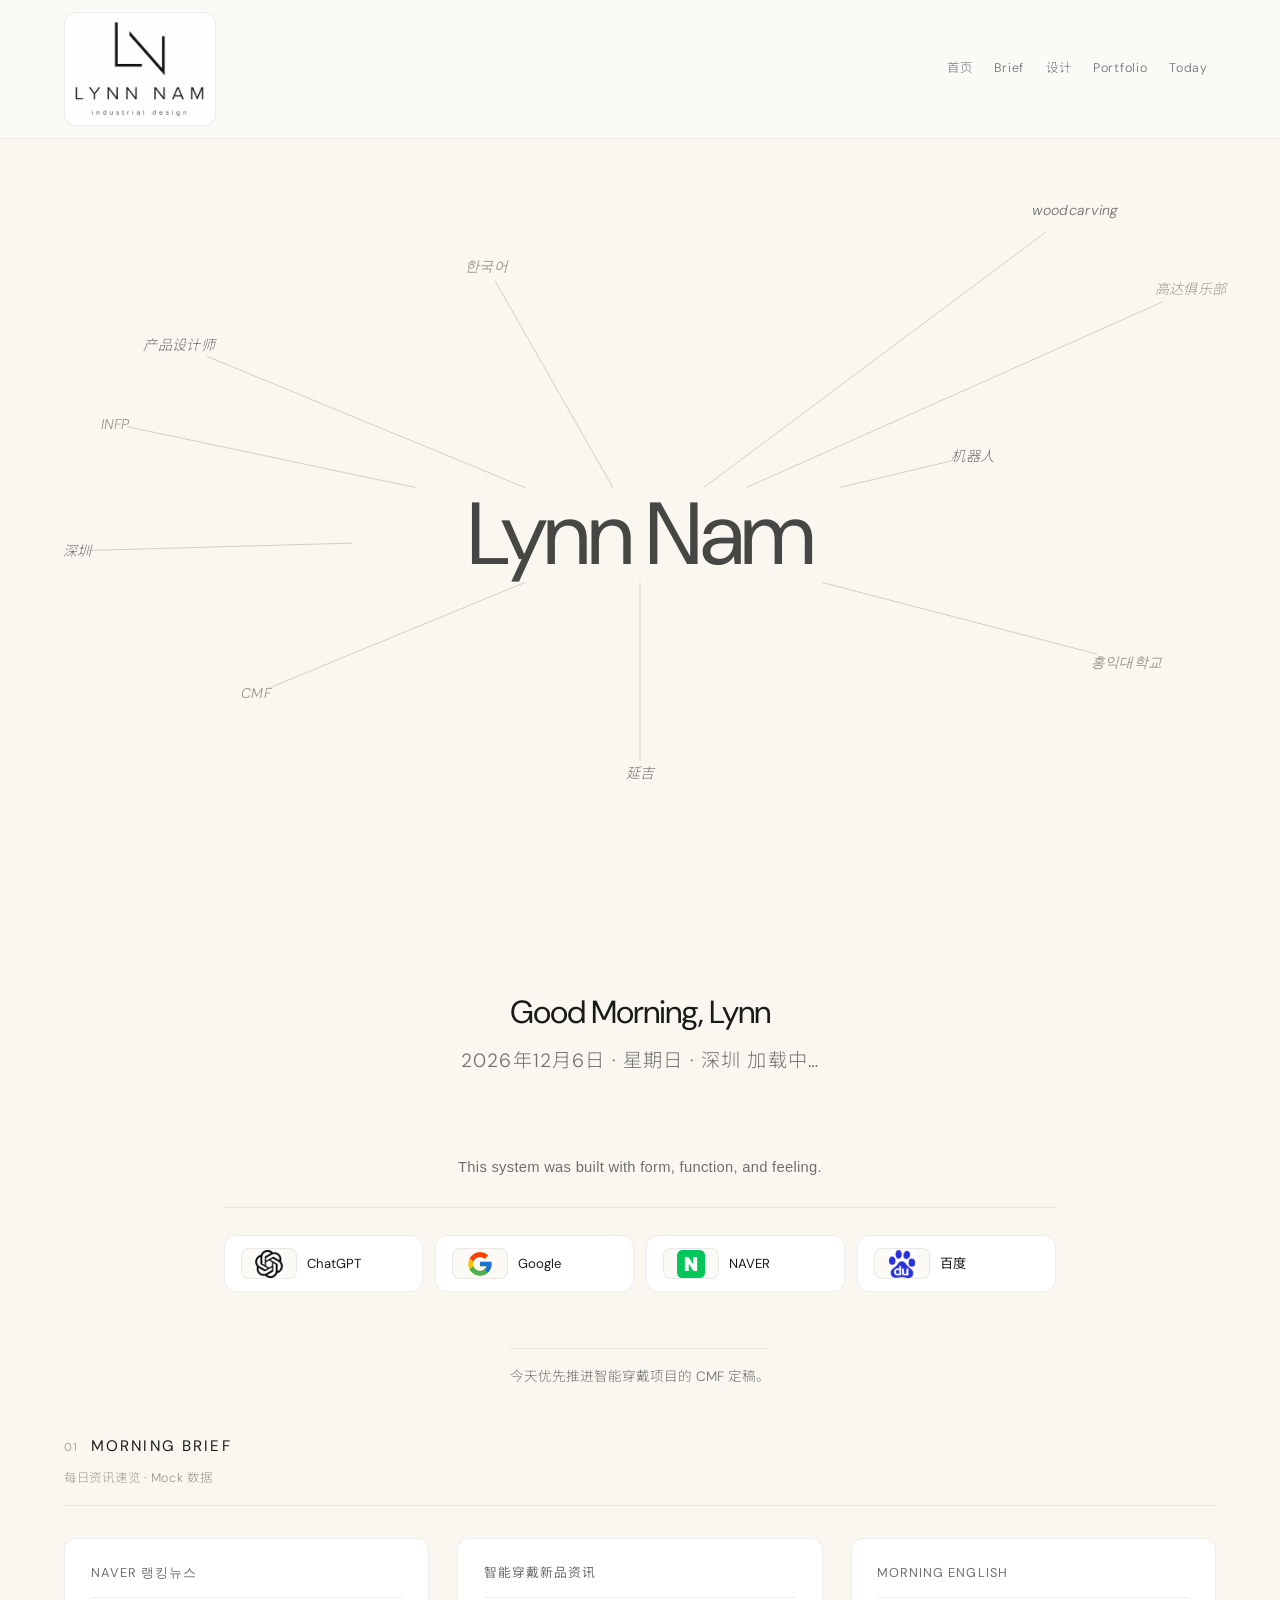
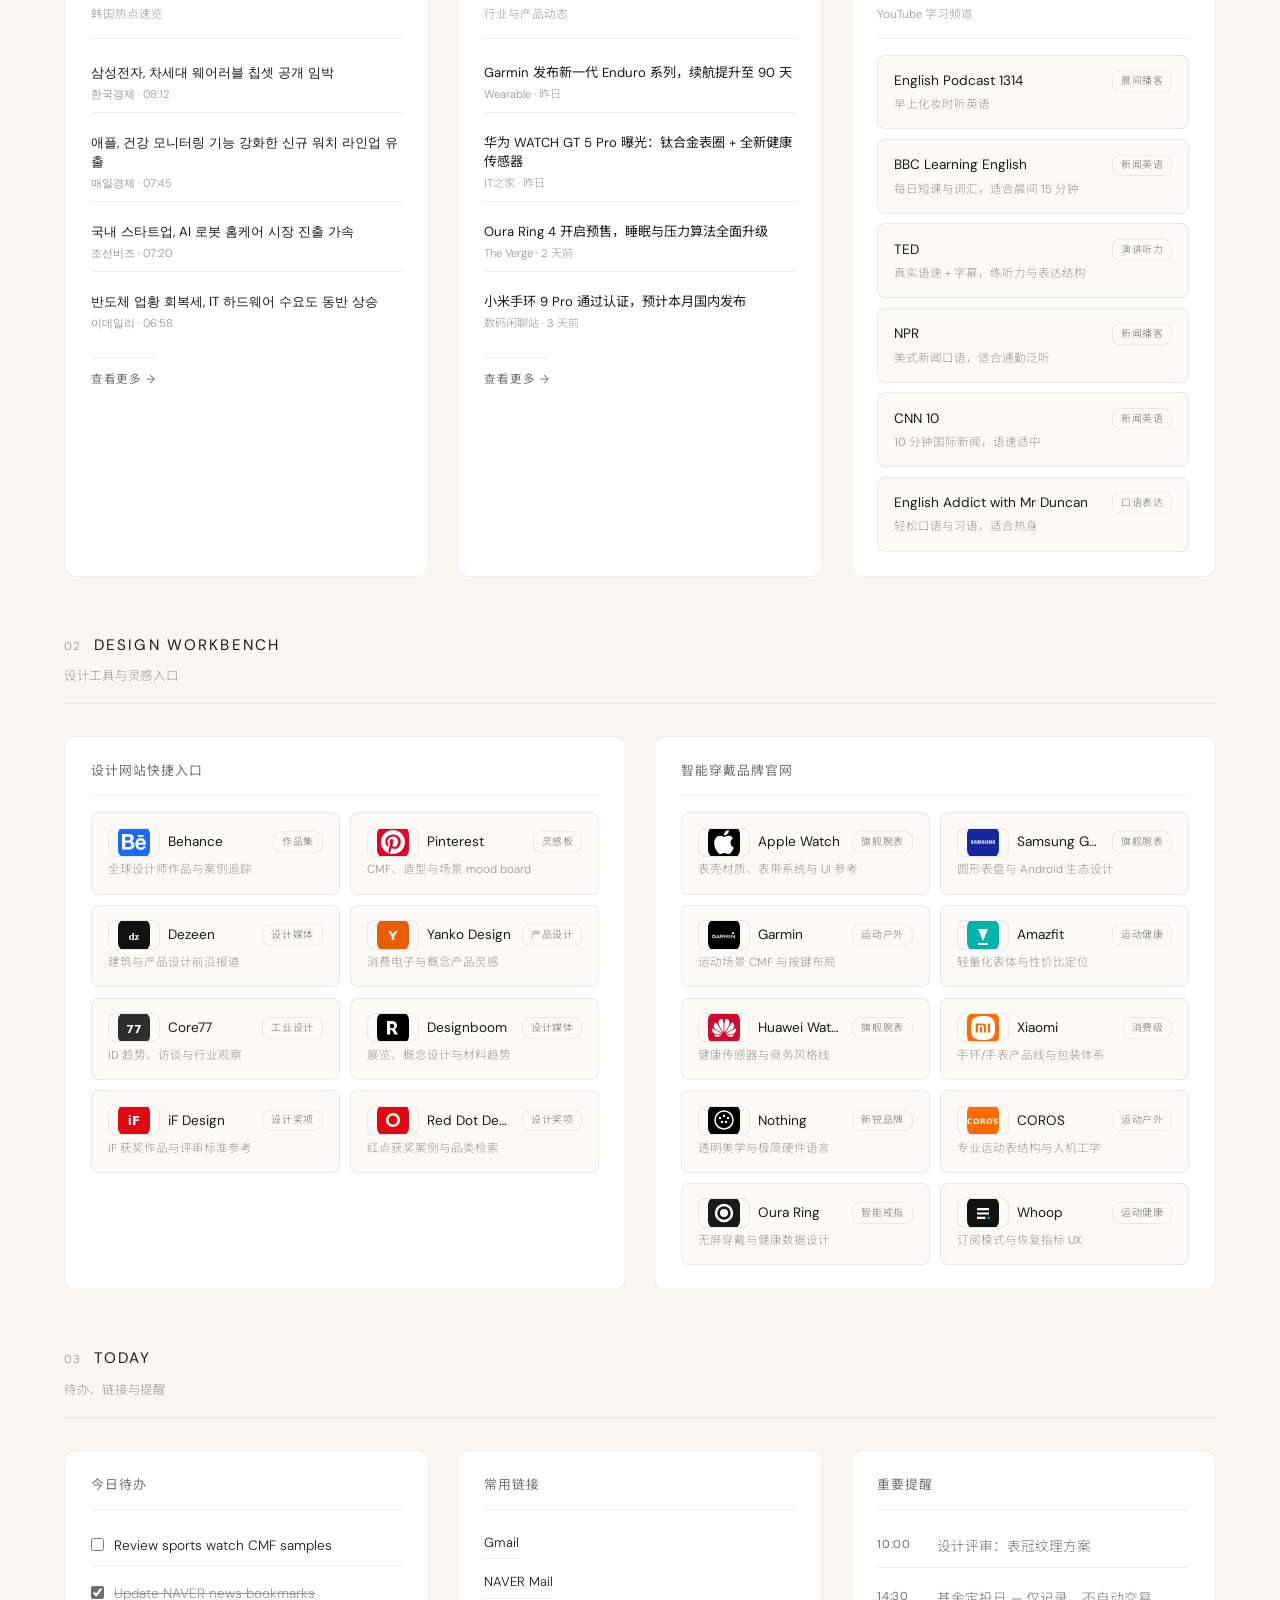
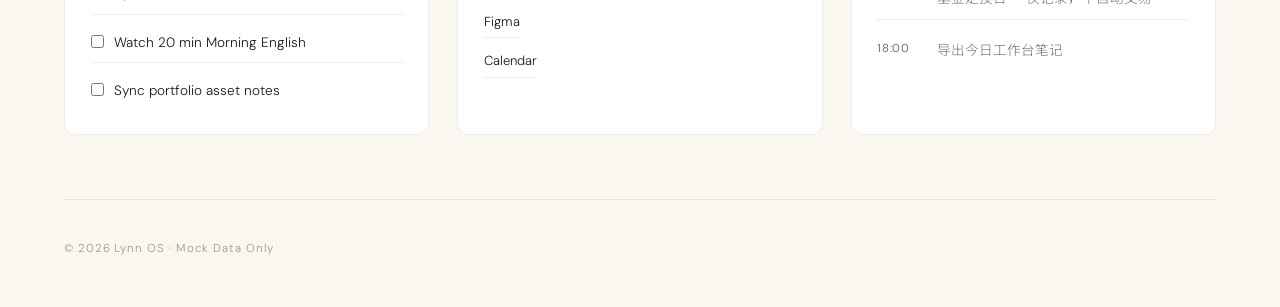
==== commit 33c86218: "522" ====
--- a/index.html
+++ b/index.html
@@ -19,6 +19,31 @@
     </header>
 
     <div class="main-wrap">
+      <section class="hero-map" id="hero-map" aria-label="Lynn Nam — Product Designer">
+        <div class="hero-map__inner">
+          <svg class="hero-map__lines" aria-hidden="true">
+            <g id="hero-map-lines-group"></g>
+          </svg>
+
+          <div class="hero-map__keywords" id="hero-map-keywords">
+            <span class="hero-keyword float-a" id="kw-1" data-x="14" data-y="26">产品设计师</span>
+            <span class="hero-keyword float-b" id="kw-2" data-x="38" data-y="16">한국어</span>
+            <span class="hero-keyword float-c hero-keyword--md-hide" id="kw-3" data-x="84" data-y="9">woodcarving</span>
+            <span class="hero-keyword float-a hero-keyword--md-hide" id="kw-4" data-x="93" data-y="19">高达俱乐部</span>
+            <span class="hero-keyword float-b" id="kw-5" data-x="76" data-y="40">机器人</span>
+            <span class="hero-keyword float-c hero-keyword--md-hide" id="kw-6" data-x="88" data-y="66">홍익대학교</span>
+            <span class="hero-keyword float-a" id="kw-7" data-x="50" data-y="80">延吉</span>
+            <span class="hero-keyword float-b" id="kw-8" data-x="20" data-y="70">CMF</span>
+            <span class="hero-keyword float-c" id="kw-9" data-x="6" data-y="52">深圳</span>
+            <span class="hero-keyword float-a hero-keyword--md-hide" id="kw-10" data-x="9" data-y="36">INFP</span>
+          </div>
+
+          <div class="hero-map__center">
+            <h1 class="hero-map-title">Lynn Nam</h1>
+          </div>
+        </div>
+      </section>
+
       <div class="main content page container">
         <header class="welcome" id="welcome"></header>
 
--- a/styles.css
+++ b/styles.css
@@ -22,7 +22,6 @@
   --grid-gap: 1.75rem;
   --section-gap: 3.5rem;
 }
-
 *,
 *::before,
 *::after {
@@ -212,6 +211,253 @@
   text-overflow: ellipsis;
 }
 
+/* Hero map — homepage first screen */
+.hero-map {
+  position: relative;
+  width: 100%;
+  min-height: max(680px, 88vh);
+  background-color: var(--bg);
+  overflow: hidden;
+  animation: fadeInSoft 1s ease-out both;
+}
+
+.hero-map__inner {
+  position: relative;
+  width: 100%;
+  max-width: 1400px;
+  min-height: inherit;
+  margin: 0 auto;
+  padding: clamp(3rem, 8vh, 5rem) clamp(1.25rem, 4vw, 3rem);
+}
+
+.hero-map__lines {
+  position: absolute;
+  inset: 0;
+  width: 100%;
+  height: 100%;
+  pointer-events: none;
+  z-index: 1;
+  overflow: visible;
+}
+
+.hero-map__line {
+  stroke: rgba(26, 26, 26, 0.18);
+  stroke-width: 1;
+  vector-effect: non-scaling-stroke;
+  animation: linePulse 8s ease-in-out infinite;
+}
+
+.hero-map__line:nth-child(2) { animation-delay: 0.6s; }
+.hero-map__line:nth-child(3) { animation-delay: 1.2s; }
+.hero-map__line:nth-child(4) { animation-delay: 1.8s; }
+.hero-map__line:nth-child(5) { animation-delay: 2.4s; }
+.hero-map__line:nth-child(6) { animation-delay: 0.9s; }
+.hero-map__line:nth-child(7) { animation-delay: 1.5s; }
+.hero-map__line:nth-child(8) { animation-delay: 2.1s; }
+.hero-map__line:nth-child(9) { animation-delay: 0.3s; }
+.hero-map__line:nth-child(10) { animation-delay: 1.1s; }
+
+.hero-map__line.is-highlight {
+  stroke: rgba(26, 26, 26, 0.32);
+  animation-play-state: paused;
+}
+
+.hero-map__keywords {
+  position: absolute;
+  inset: 0;
+  z-index: 2;
+  pointer-events: none;
+}
+
+.hero-keyword {
+  position: absolute;
+  transform: translate(
+    calc(-50% + var(--parallax-x, 0px)),
+    calc(-50% + var(--parallax-y, 0px))
+  );
+  font-family: var(--font);
+  font-size: clamp(0.72rem, 1.35vw, 0.88rem);
+  font-weight: var(--fw-light);
+  font-style: italic;
+  letter-spacing: 0.02em;
+  color: var(--text-muted);
+  white-space: nowrap;
+  pointer-events: auto;
+  cursor: default;
+  transition: color 0.35s ease;
+  animation: fadeInSoft 1s ease-out both;
+  animation-delay: 0.15s;
+}
+
+.hero-keyword:nth-child(2) { animation-delay: 0.22s; color: var(--text-light); }
+.hero-keyword:nth-child(3) { animation-delay: 0.3s; }
+.hero-keyword:nth-child(4) { animation-delay: 0.38s; color: var(--text-light); }
+.hero-keyword:nth-child(5) { animation-delay: 0.45s; }
+.hero-keyword:nth-child(6) { animation-delay: 0.52s; color: var(--text-light); }
+.hero-keyword:nth-child(7) { animation-delay: 0.6s; }
+.hero-keyword:nth-child(8) { animation-delay: 0.68s; color: var(--text-light); }
+.hero-keyword:nth-child(9) { animation-delay: 0.75s; }
+.hero-keyword:nth-child(10) { animation-delay: 0.82s; color: var(--text-light); }
+
+.hero-keyword.float-a {
+  animation: fadeInSoft 1s ease-out both, floatUpDown 9s ease-in-out infinite;
+  animation-delay: 0.15s, 0s;
+}
+
+.hero-keyword.float-b {
+  animation: fadeInSoft 1s ease-out both, floatSide 11s ease-in-out infinite;
+  animation-delay: 0.22s, 0.8s;
+}
+
+.hero-keyword.float-c {
+  animation: fadeInSoft 1s ease-out both, floatUpDown 7s ease-in-out infinite reverse;
+  animation-delay: 0.3s, 1.4s;
+}
+
+.hero-keyword.float-a:nth-child(2) { animation-delay: 0.22s, 0.5s; }
+.hero-keyword.float-b:nth-child(5) { animation-delay: 0.45s, 1.1s; }
+.hero-keyword.float-c:nth-child(8) { animation-delay: 0.68s, 2s; }
+
+.hero-keyword:hover {
+  color: var(--text);
+  transition: color 0.35s ease, transform 0.4s ease;
+  transform: translate(
+      calc(-50% + var(--parallax-x, 0px)),
+      calc(-50% + var(--parallax-y, 0px))
+    )
+    scale(1.03);
+}
+
+.hero-map__center {
+  position: absolute;
+  left: 50%;
+  top: 50%;
+  transform: translate(-50%, -50%);
+  z-index: 3;
+  text-align: center;
+  width: min(92%, 36rem);
+  pointer-events: none;
+}
+
+.hero-map-title {
+  font-family: var(--font);
+  font-size: clamp(2.75rem, 9vw, 5.5rem);
+  font-weight: var(--fw-regular);
+  letter-spacing: -0.03em;
+  line-height: 1.08;
+  color: var(--text);
+  opacity: 0.8;
+  margin: 0;
+  animation: fadeInTitle 0.9s ease-out both;
+}
+
+@keyframes floatUpDown {
+  0%,
+  100% {
+    transform: translate(
+        calc(-50% + var(--parallax-x, 0px)),
+        calc(-50% + var(--parallax-y, 0px))
+      );
+  }
+  50% {
+    transform: translate(
+        calc(-50% + var(--parallax-x, 0px)),
+        calc(-50% + var(--parallax-y, 0px) - 6px)
+      );
+  }
+}
+
+@keyframes floatSide {
+  0%,
+  100% {
+    transform: translate(
+        calc(-50% + var(--parallax-x, 0px)),
+        calc(-50% + var(--parallax-y, 0px))
+      );
+  }
+  50% {
+    transform: translate(
+        calc(-50% + var(--parallax-x, 0px) + 5px),
+        calc(-50% + var(--parallax-y, 0px))
+      );
+  }
+}
+
+@keyframes linePulse {
+  0%,
+  100% {
+    stroke-opacity: 0.18;
+  }
+  50% {
+    stroke-opacity: 0.32;
+  }
+}
+
+@keyframes fadeInSoft {
+  from {
+    opacity: 0;
+  }
+  to {
+    opacity: 1;
+  }
+}
+
+@keyframes fadeInTitle {
+  from {
+    opacity: 0;
+  }
+  to {
+    opacity: 0.8;
+  }
+}
+
+@media (max-width: 768px) {
+  .hero-map {
+    min-height: min(92vh, 640px);
+  }
+
+  .hero-map__inner {
+    padding: clamp(2rem, 6vh, 3rem) 1rem;
+  }
+
+  .hero-keyword--md-hide {
+    display: none;
+  }
+
+  .hero-keyword {
+    font-size: 0.7rem;
+    animation: fadeInSoft 1s ease-out both !important;
+  }
+
+  .hero-keyword:hover {
+    transform: translate(-50%, -50%) scale(1.03);
+  }
+
+  .hero-map-title {
+    font-size: clamp(2.25rem, 14vw, 3.25rem);
+  }
+
+  #kw-1 { left: 10% !important; top: 22% !important; }
+  #kw-2 { left: 62% !important; top: 18% !important; }
+  #kw-5 { left: 88% !important; top: 44% !important; }
+  #kw-7 { left: 52% !important; top: 82% !important; }
+  #kw-8 { left: 18% !important; top: 74% !important; }
+  #kw-9 { left: 4% !important; top: 50% !important; }
+}
+
+@media (prefers-reduced-motion: reduce) {
+  .hero-map,
+  .hero-map-title {
+    animation: none !important;
+    opacity: 0.8;
+  }
+
+  .hero-keyword,
+  .hero-map__line {
+    animation: none !important;
+  }
+}
+
 /* Welcome */
 .welcome {
   width: 100%;
@@ -229,7 +475,7 @@
 }
 
 .welcome-greeting {
-  font-size: clamp(2rem, 8vw, 4rem);
+  font-size: clamp(1rem, 4vw, 2rem);
   font-weight: 400;
   letter-spacing: -0.03em;
   line-height: 1.08;
@@ -244,156 +490,6 @@
   letter-spacing: 0.06em;
   line-height: 1.55;
   margin: 0 0 clamp(2rem, 4vh, 2.75rem);
-}
-
-/* Hero — ASCII archive layout */
-.hero-archive {
-  width: 100%;
-  max-width: 1200px;
-  margin: 0 auto;
-  padding: clamp(1.25rem, 3vw, 2rem);
-  background: var(--hero-fade);
-  font-family: var(--font-mono);
-  font-weight: 300;
-  color: #111;
-  opacity: 1;
-  text-align: left;
-}
-
-.hero-archive__frame {
-  display: flex;
-  flex-direction: column;
-  gap: clamp(1rem, 2.5vw, 1.75rem);
-  min-height: min(72vh, 720px);
-}
-
-.hero-archive__link {
-  color: #111;
-  opacity: 1;
-  text-decoration: none;
-  transition: opacity 0.15s;
-}
-
-.hero-archive__link:hover {
-  opacity: 0.55;
-}
-
-.hero-archive__top {
-  display: grid;
-  grid-template-columns: 1fr auto 1fr;
-  align-items: start;
-  gap: 1rem;
-  font-size: clamp(0.62rem, 1.1vw, 0.72rem);
-  letter-spacing: 0.18em;
-  text-transform: uppercase;
-}
-
-.hero-archive__brand {
-  font-size: clamp(0.7rem, 1.2vw, 0.8rem);
-  letter-spacing: 0.22em;
-}
-
-.hero-archive__top-mid {
-  text-align: center;
-  white-space: nowrap;
-}
-
-.hero-archive__top-end {
-  text-align: right;
-  white-space: nowrap;
-}
-
-.hero-archive__body {
-  display: grid;
-  grid-template-columns: minmax(0, 1fr) minmax(220px, 38vw) minmax(0, 1fr);
-  align-items: center;
-  gap: clamp(1rem, 3vw, 2rem);
-  flex: 1;
-}
-
-.hero-archive__side {
-  display: flex;
-  flex-direction: column;
-  gap: clamp(1.25rem, 3vh, 2rem);
-  font-size: clamp(0.58rem, 1vw, 0.68rem);
-  letter-spacing: 0.14em;
-  line-height: 1.65;
-  text-transform: uppercase;
-}
-
-.hero-archive__side--right {
-  text-align: right;
-  align-items: flex-end;
-}
-
-.hero-archive__line {
-  display: block;
-  max-width: 14em;
-}
-
-.hero-archive__side--right .hero-archive__line {
-  margin-left: auto;
-}
-
-.hero-archive__tag {
-  display: flex;
-  align-items: baseline;
-  gap: 0.5rem;
-}
-
-.hero-archive__side--right .hero-archive__tag {
-  justify-content: flex-end;
-}
-
-.hero-archive__num {
-  font-size: 0.85em;
-  letter-spacing: 0.12em;
-}
-
-.hero-portrait {
-  position: relative;
-  margin: 0;
-  display: flex;
-  justify-content: center;
-  align-items: center;
-  line-height: 0;
-}
-
-.hero-portrait__img {
-  display: block;
-  width: auto;
-  height: auto;
-  max-width: 100%;
-  max-height: min(58vh, 560px);
-  object-fit: contain;
-  object-position: center;
-  -webkit-mask-image:
-    linear-gradient(to right, transparent 0, #000 3px, #000 calc(100% - 3px), transparent 100%),
-    linear-gradient(to bottom, transparent 0, #000 3px, #000 calc(100% - 3px), transparent 100%);
-  mask-image:
-    linear-gradient(to right, transparent 0, #000 3px, #000 calc(100% - 3px), transparent 100%),
-    linear-gradient(to bottom, transparent 0, #000 3px, #000 calc(100% - 3px), transparent 100%);
-  -webkit-mask-composite: source-in;
-  mask-composite: intersect;
-}
-
-.hero-archive__bottom {
-  display: grid;
-  grid-template-columns: 1fr auto 1fr;
-  align-items: end;
-  gap: 1rem;
-  font-size: clamp(0.58rem, 1vw, 0.68rem);
-  letter-spacing: 0.14em;
-  text-transform: uppercase;
-}
-
-.hero-archive__bottom-mid {
-  text-align: center;
-  white-space: nowrap;
-}
-
-.hero-archive__bottom-end {
-  text-align: right;
 }
 
 .welcome .quick-launch {
@@ -940,52 +1036,13 @@
   }
 
   .welcome-greeting {
-    font-size: clamp(2.25rem, 13vw, 3rem);
+    font-size: clamp(1.125rem, 6.5vw, 1.5rem);
   }
 
   .welcome-meta {
     font-size: clamp(1rem, 4.5vw, 1.2rem);
     line-height: 1.5;
     padding-inline: 0.25rem;
-  }
-
-  .hero-archive__top,
-  .hero-archive__bottom {
-    grid-template-columns: 1fr;
-    text-align: center;
-    gap: 0.65rem;
-  }
-
-  .hero-archive__top-end,
-  .hero-archive__bottom-end,
-  .hero-archive__side--right {
-    text-align: center;
-    align-items: center;
-  }
-
-  .hero-archive__side--right .hero-archive__line {
-    margin-left: 0;
-  }
-
-  .hero-archive__body {
-    grid-template-columns: 1fr;
-    grid-template-rows: auto auto auto;
-  }
-
-  .hero-archive__side--left {
-    order: 1;
-  }
-
-  .hero-portrait {
-    order: 2;
-  }
-
-  .hero-archive__side--right {
-    order: 3;
-  }
-
-  .hero-portrait__img {
-    max-height: min(50vh, 420px);
   }
 
   .stat-value {
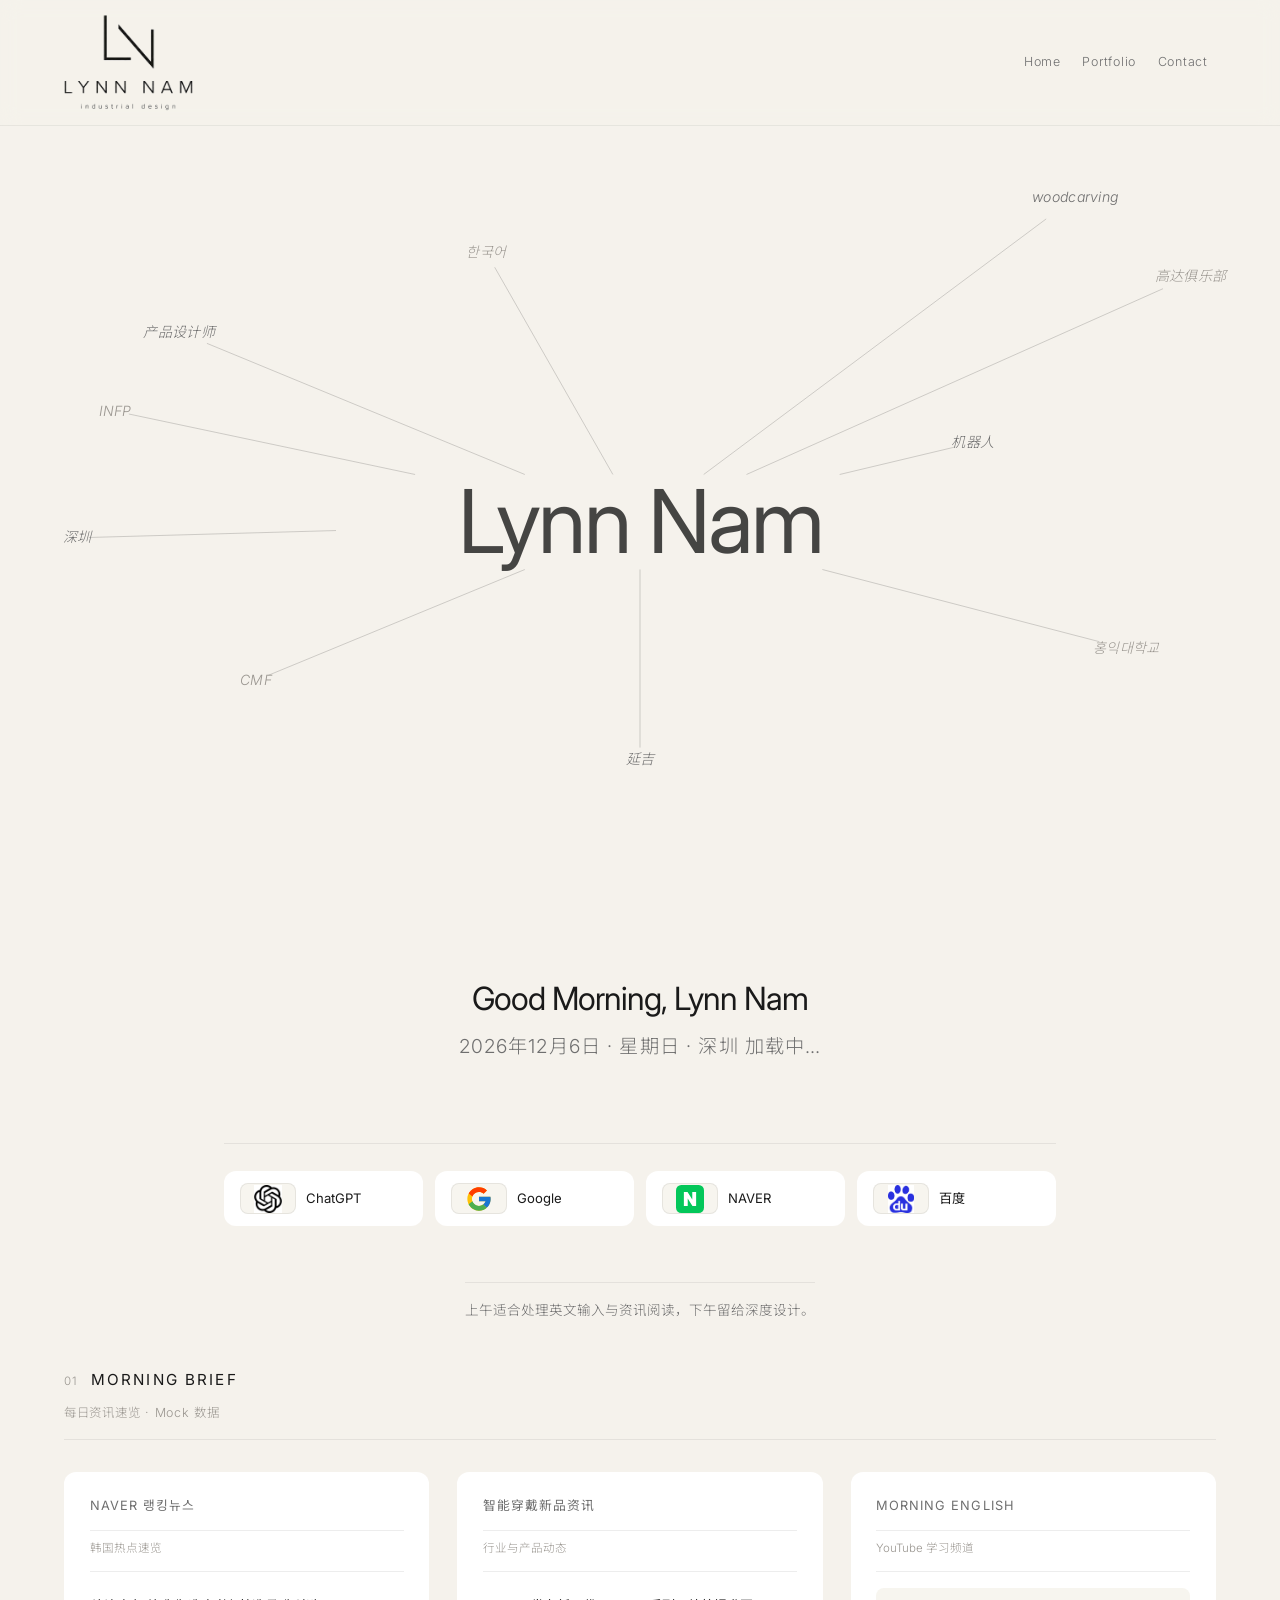
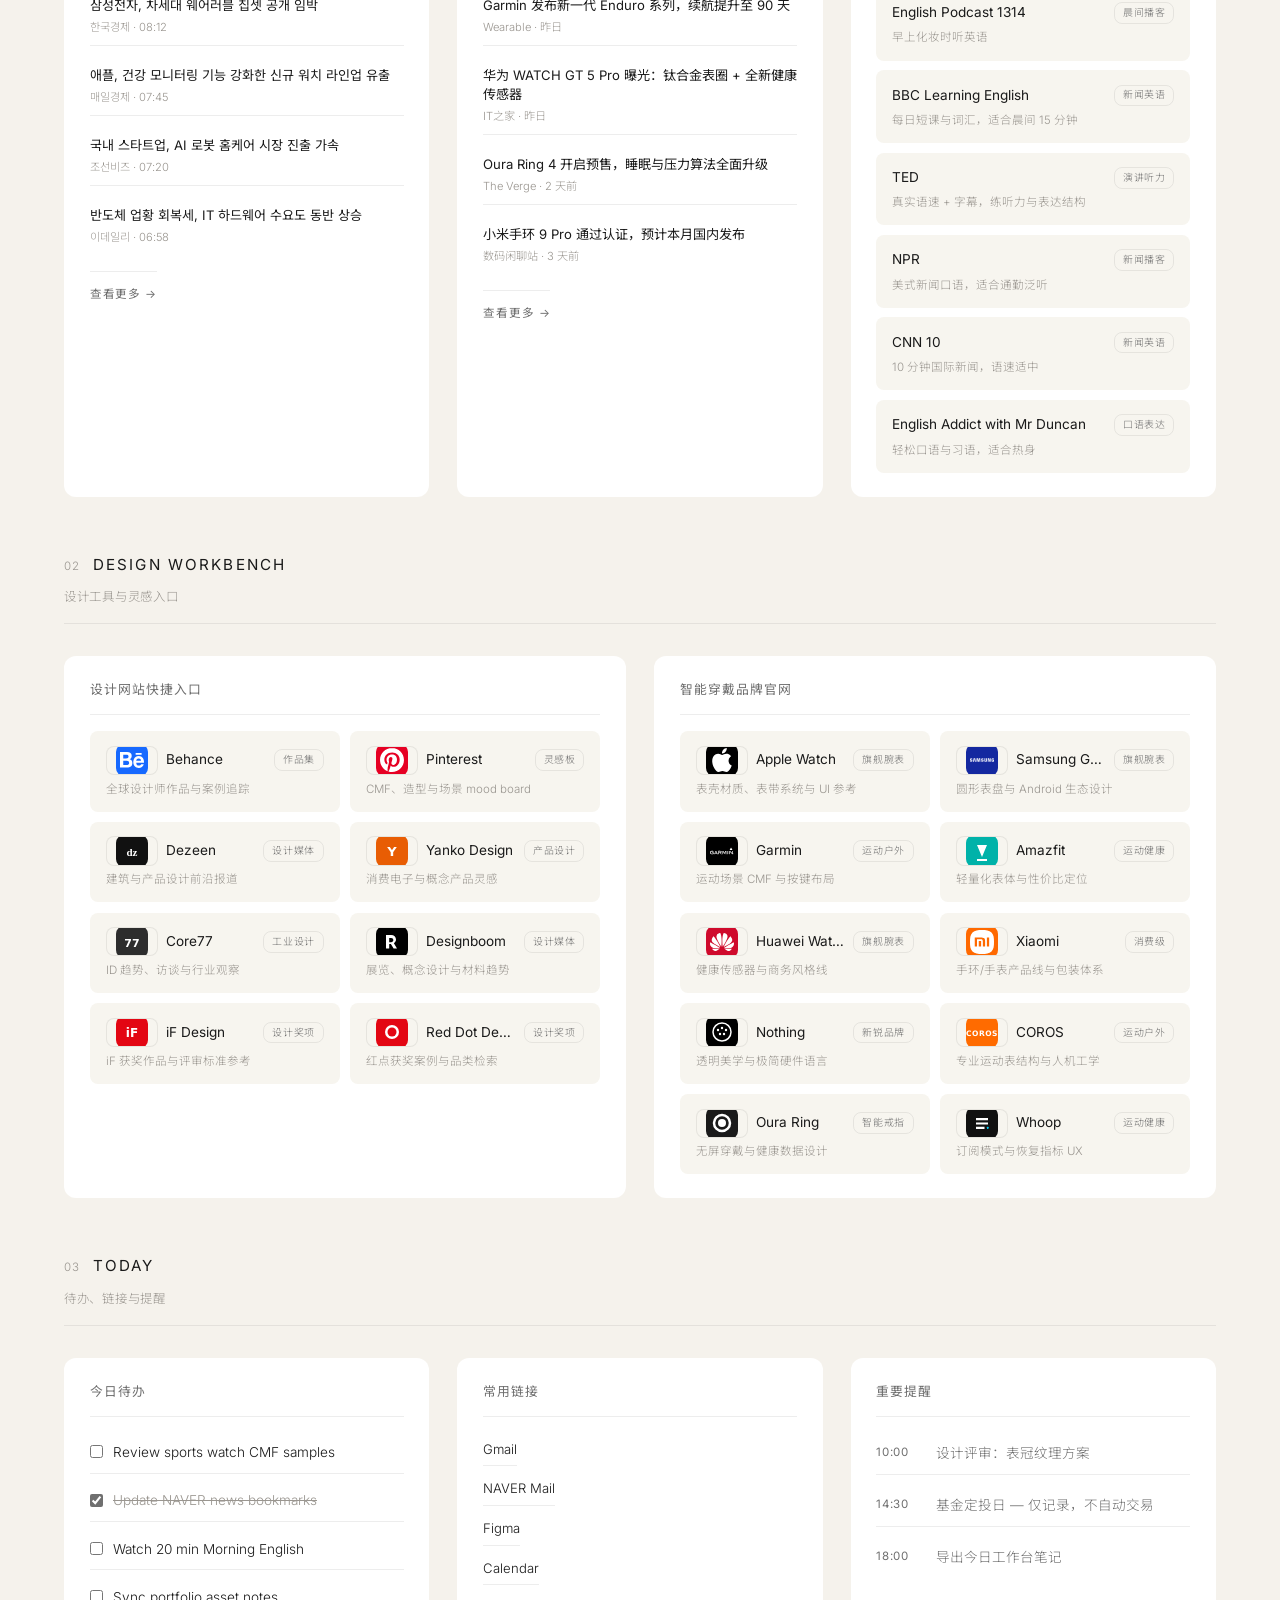
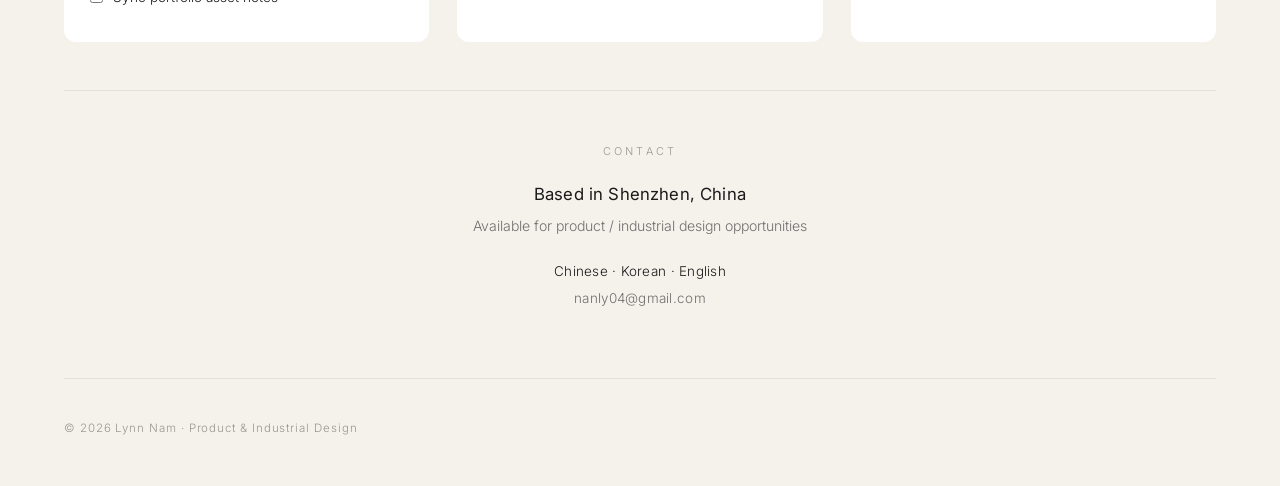
==== commit 52c71563: "526-3" ====
--- a/index.html
+++ b/index.html
@@ -6,7 +6,7 @@
   <title>Lynn OS</title>
   <link rel="preconnect" href="https://fonts.googleapis.com">
   <link rel="preconnect" href="https://fonts.gstatic.com" crossorigin>
-  <link href="https://fonts.googleapis.com/css2?family=DM+Sans:ital,opsz,wght@9..40,300;400;500&family=IBM+Plex+Mono:wght@300;400&family=Noto+Sans+SC:wght@300;400;500&display=swap" rel="stylesheet">
+  <link href="https://fonts.googleapis.com/css2?family=DM+Sans:ital,opsz,wght@9..40,300;400;500&family=Inter:wght@300;400;500;600&family=IBM+Plex+Mono:wght@300;400&family=Noto+Sans+SC:wght@300;400;500&family=Noto+Sans+KR:wght@300;400;500&display=swap" rel="stylesheet">
   <link rel="stylesheet" href="fonts.css">
   <link rel="stylesheet" href="styles.css">
 </head>
@@ -19,7 +19,7 @@
     </header>
 
     <div class="main-wrap">
-      <section class="hero-map" id="hero-map" aria-label="Lynn Nam — Product Designer">
+      <section class="hero-map" id="top" aria-label="Lynn Nam — Product Designer">
         <div class="hero-map__inner">
           <svg class="hero-map__lines" aria-hidden="true">
             <g id="hero-map-lines-group"></g>
@@ -45,13 +45,15 @@
       </section>
 
       <div class="main content page container">
-        <header class="welcome" id="welcome"></header>
+        <header class="welcome" id="about"></header>
 
         <main class="dashboard section-grid">
           <section class="section" id="morning-brief" aria-labelledby="brief-heading"></section>
           <section class="section" id="design-workbench" aria-labelledby="workbench-heading"></section>
           <section class="section" id="today" aria-labelledby="today-heading"></section>
         </main>
+
+        <section class="home-contact" id="contact" aria-label="Contact"></section>
 
         <footer class="footer" id="footer"></footer>
       </div>
--- a/fonts.css
+++ b/fonts.css
@@ -1,7 +1,7 @@
 /* Lynn OS — DM Sans + Noto Sans SC, light weights */
 
 :root {
-  --font: "DM Sans", "Noto Sans SC", system-ui, sans-serif;
+  --font: "Inter", "DM Sans", "Noto Sans SC", "Noto Sans KR", system-ui, sans-serif;
   --font-avenir: "Avenir Next", "Avenir", -apple-system, BlinkMacSystemFont, "Segoe UI", sans-serif;
   --fw-light: 300;
   --fw-regular: 400;
--- a/styles.css
+++ b/styles.css
@@ -1,10 +1,10 @@
 :root {
-  /* Sampled from images/lynn-hero-portrait.png corners */
-  --bg: #faf7f0;
+  /* Portfolio / OS shared canvas */
+  --bg: #f5f2ec;
   --font-mono: "IBM Plex Mono", "SFMono-Regular", "Menlo", "Consolas", monospace;
-  --hero-fade: #faf7f0;
+  --hero-fade: #f5f2ec;
   --bg-card: #ffffff;
-  --bg-soft: #fbfaf7;
+  --bg-soft: #f7f5ef;
   --text: #1a1a1a;
   --text-muted: #6f6f6f;
   --text-light: #9a9690;
@@ -17,7 +17,8 @@
   --shadow: none;
   --radius: 12px;
   --radius-sm: 8px;
-  --topbar-h: auto;
+  --topbar-h: 7.85rem;
+  --topbar-bg: rgba(245, 242, 236, 0.55);
   --content-padding: clamp(2.5rem, 5vw, 4.5rem);
   --grid-gap: 1.75rem;
   --section-gap: 3.5rem;
@@ -58,8 +59,10 @@
 
 /* Top bar (原侧边栏) */
 .topbar {
-  position: sticky;
+  position: fixed;
   top: 0;
+  left: 0;
+  right: 0;
   z-index: 50;
   display: flex;
   align-items: center;
@@ -68,8 +71,11 @@
   width: 100%;
   min-height: var(--topbar-h);
   padding: 0.75rem var(--content-padding);
-  background: #fbfaf7;
-  border-bottom: 1px solid var(--border);
+  background: var(--topbar-bg);
+  border-bottom: 1px solid rgba(26, 26, 26, 0.06);
+  box-shadow: none;
+  backdrop-filter: blur(10px);
+  -webkit-backdrop-filter: blur(10px);
 }
 
 .brand {
@@ -82,10 +88,9 @@
 .brand-logo-link {
   display: block;
   line-height: 0;
-  background: #ffffff;
-  padding: 0.35rem 0.65rem;
-  border: 1px solid var(--border);
-  border-radius: var(--radius);
+  background: transparent;
+  padding: 0;
+  border: none;
   transition: opacity 0.15s;
 }
 
@@ -137,6 +142,7 @@
   min-width: 0;
   width: 100%;
   max-width: 100%;
+  padding-top: var(--topbar-h);
 }
 
 .main,
@@ -169,17 +175,16 @@
   gap: 0.65rem;
   padding: 0.75rem 1rem;
   background: var(--bg-card);
-  border: 1px solid var(--border);
+  border: none;
   border-radius: var(--radius);
   box-shadow: none;
   font-size: 0.82rem;
   font-weight: 400;
-  transition: border-color 0.2s, background 0.2s;
+  transition: background 0.2s;
   min-width: 0;
 }
 
 .quick-launch-item:hover {
-  border-color: var(--border-strong);
   background: var(--bg-soft);
   transform: none;
   box-shadow: none;
@@ -287,6 +292,7 @@
   transition: color 0.35s ease;
   animation: fadeInSoft 1s ease-out both;
   animation-delay: 0.15s;
+  opacity: 0.42;
 }
 
 .hero-keyword:nth-child(2) { animation-delay: 0.22s; color: var(--text-light); }
@@ -335,8 +341,154 @@
   transform: translate(-50%, -50%);
   z-index: 3;
   text-align: center;
-  width: min(92%, 36rem);
-  pointer-events: none;
+  width: min(94%, 38rem);
+  pointer-events: auto;
+}
+
+.hero-map-role {
+  font-family: var(--font);
+  font-size: clamp(0.68rem, 1.15vw, 0.82rem);
+  font-weight: var(--fw-light);
+  line-height: 1.55;
+  color: var(--text-muted);
+  margin: 0.35rem 0 0;
+  letter-spacing: 0.01em;
+}
+
+.hero-map-role--en {
+  margin-top: 0.75rem;
+  color: var(--text);
+  opacity: 0.88;
+}
+
+.hero-map-role--zh,
+.hero-map-role--kr {
+  font-size: clamp(0.62rem, 1.05vw, 0.76rem);
+  opacity: 0.72;
+}
+
+.hero-map-cta {
+  display: flex;
+  flex-wrap: wrap;
+  gap: 0.65rem 0.85rem;
+  justify-content: center;
+  margin-top: 1.35rem;
+}
+
+.btn-hero {
+  display: inline-flex;
+  align-items: center;
+  justify-content: center;
+  padding: 0.55rem 1.25rem;
+  font-family: var(--font);
+  font-size: 0.78rem;
+  font-weight: var(--fw-medium);
+  letter-spacing: 0.06em;
+  text-transform: uppercase;
+  border-radius: 999px;
+  border: 1px solid var(--border-strong);
+  transition: background 0.2s, color 0.2s, border-color 0.2s;
+}
+
+.btn-hero--primary {
+  background: var(--text);
+  color: var(--bg);
+  border-color: var(--text);
+}
+
+.btn-hero--primary:hover {
+  opacity: 0.88;
+}
+
+.btn-hero--ghost {
+  background: transparent;
+  color: var(--text);
+}
+
+.btn-hero--ghost:hover {
+  background: rgba(26, 26, 26, 0.04);
+}
+
+.home-contact {
+  border-top: 1px solid var(--border);
+  padding: clamp(2.25rem, 5vw, 3.25rem) var(--content-padding);
+  background: var(--bg);
+}
+
+.home-contact__inner {
+  max-width: 36rem;
+  margin: 0 auto;
+  text-align: center;
+}
+
+.home-contact__label {
+  font-size: 0.68rem;
+  letter-spacing: 0.28em;
+  text-transform: uppercase;
+  color: var(--text-light);
+  margin-bottom: clamp(1rem, 2vw, 1.35rem);
+}
+
+.home-contact__location {
+  font-size: clamp(0.95rem, 1.35vw, 1.05rem);
+  font-weight: var(--fw-regular);
+  line-height: 1.5;
+  color: var(--text);
+  margin: 0 0 0.5rem;
+  letter-spacing: 0.01em;
+}
+
+.home-contact__availability {
+  font-size: clamp(0.8rem, 1.1vw, 0.88rem);
+  font-weight: var(--fw-light);
+  line-height: 1.55;
+  color: var(--text-muted);
+  margin: 0 auto clamp(1.1rem, 2.5vw, 1.5rem);
+  max-width: 28em;
+}
+
+.home-contact__meta {
+  display: flex;
+  flex-direction: column;
+  align-items: center;
+  gap: 0.45rem;
+}
+
+.home-contact__languages {
+  font-size: clamp(0.78rem, 1.05vw, 0.84rem);
+  font-weight: var(--fw-light);
+  line-height: 1.5;
+  color: var(--text);
+  margin: 0;
+  letter-spacing: 0.02em;
+}
+
+.home-contact__email {
+  font-size: clamp(0.78rem, 1.05vw, 0.84rem);
+  font-weight: var(--fw-light);
+  color: var(--text-muted);
+  letter-spacing: 0.02em;
+  border-bottom: 1px solid transparent;
+  transition: color 0.2s, border-color 0.2s;
+}
+
+.home-contact__email:hover {
+  color: var(--text);
+  border-bottom-color: var(--text-muted);
+}
+
+.home-contact__social {
+  font-size: 0.8rem;
+  margin: 1.15rem 0 0;
+  color: var(--text-muted);
+}
+
+.home-contact__link {
+  border-bottom: 1px solid transparent;
+}
+
+.home-contact__link:hover {
+  border-bottom-color: var(--text-muted);
 }
 
 .hero-map-title {
@@ -587,7 +739,7 @@
 /* Cards */
 .card {
   background: var(--bg-card);
-  border: 1px solid var(--border);
+  border: none;
   border-radius: var(--radius);
   box-shadow: none;
   padding: 1.5rem 1.6rem;
@@ -740,14 +892,13 @@
   gap: 0.35rem;
   padding: 0.9rem 1rem;
   background: var(--bg-soft);
-  border: 1px solid var(--border);
+  border: none;
   border-radius: var(--radius-sm);
-  transition: border-color 0.15s, opacity 0.15s;
+  transition: opacity 0.15s;
 }
 
 .resource-chip:hover {
   opacity: 0.7;
-  border-color: var(--border-strong);
   transform: none;
   background: var(--bg-soft);
 }
@@ -1053,7 +1204,7 @@
 @media (max-width: 768px) {
   :root {
     --content-padding: 1.25rem;
-    --topbar-h: auto;
+    --topbar-h: 10.5rem;
   }
 
   .topbar {
@@ -1070,12 +1221,8 @@
   }
 
   .brand-logo {
-    height: 4.725rem;
-    max-width: min(294px, 92vw);
-  }
-
-  .brand-logo-link {
-    padding: 0.4rem 0.65rem;
+    height: 3.15rem;
+    max-width: min(210px, 92vw);
   }
 
   .welcome {
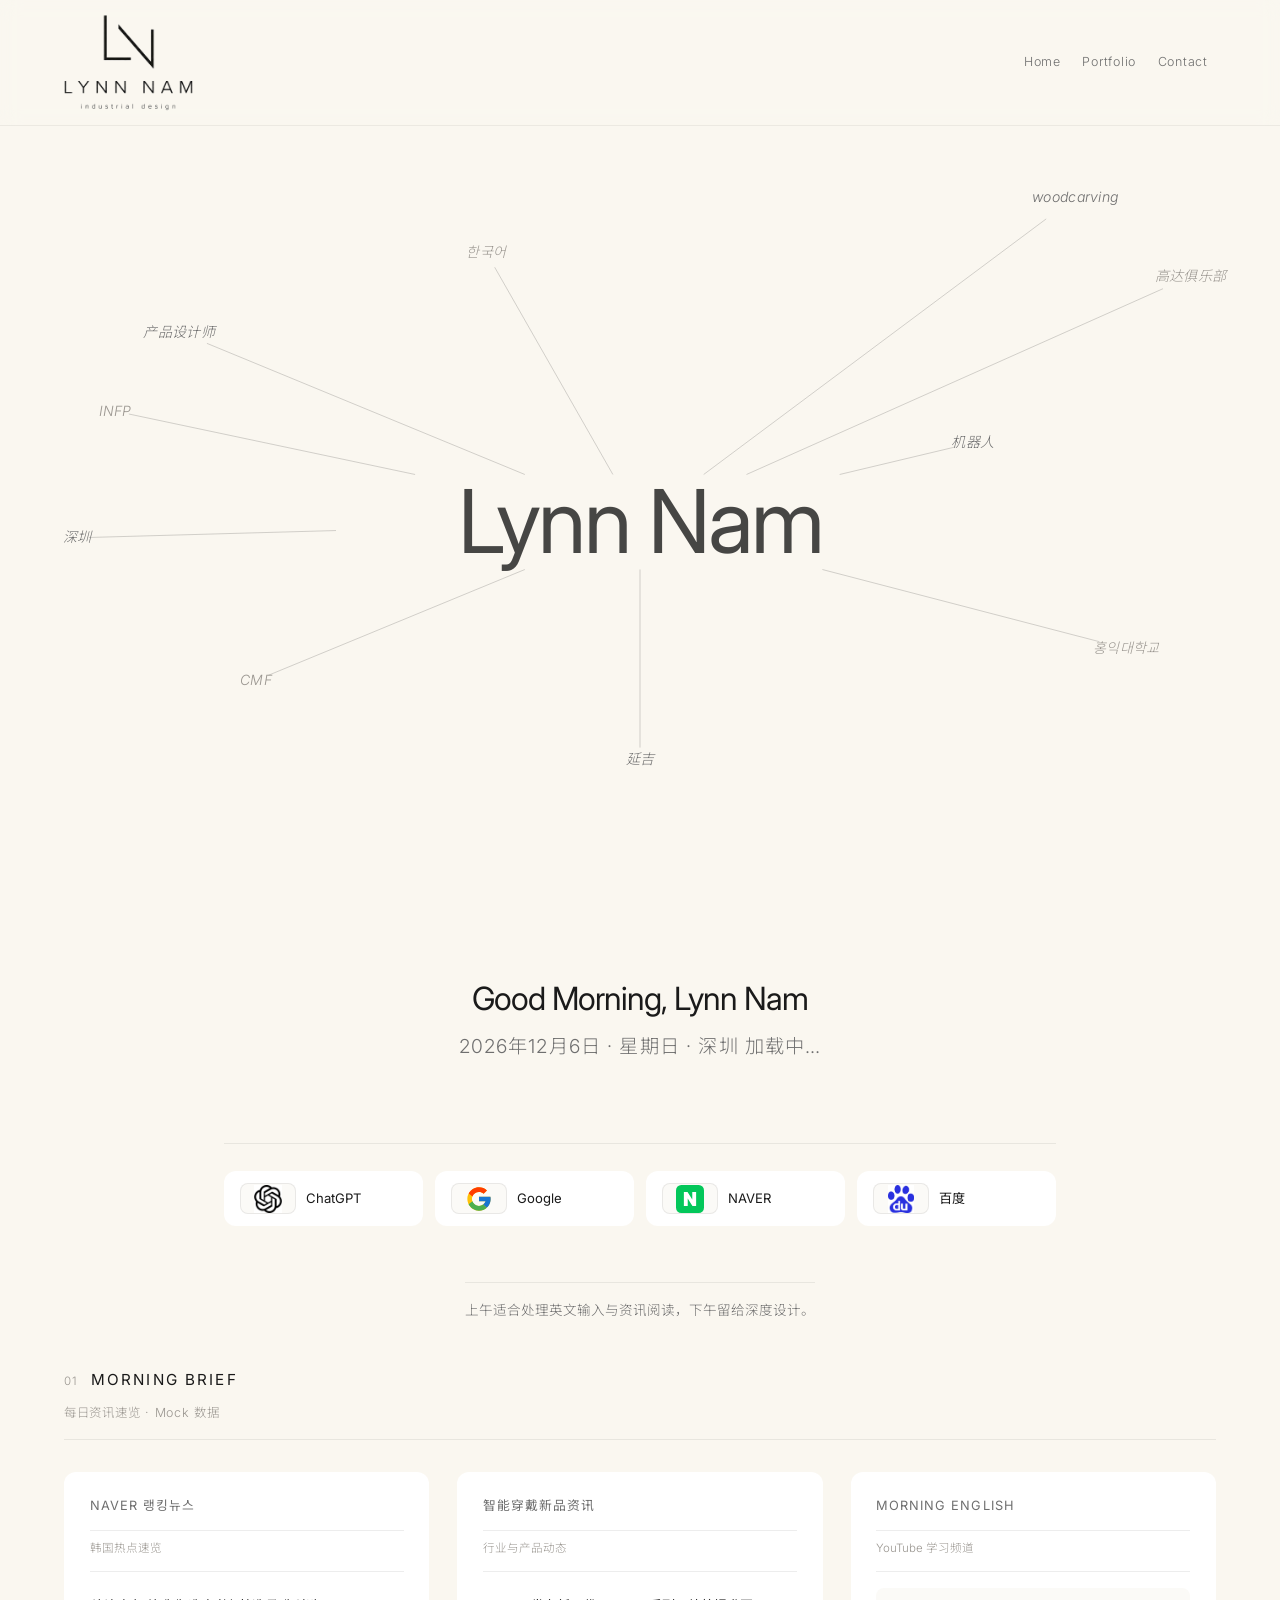
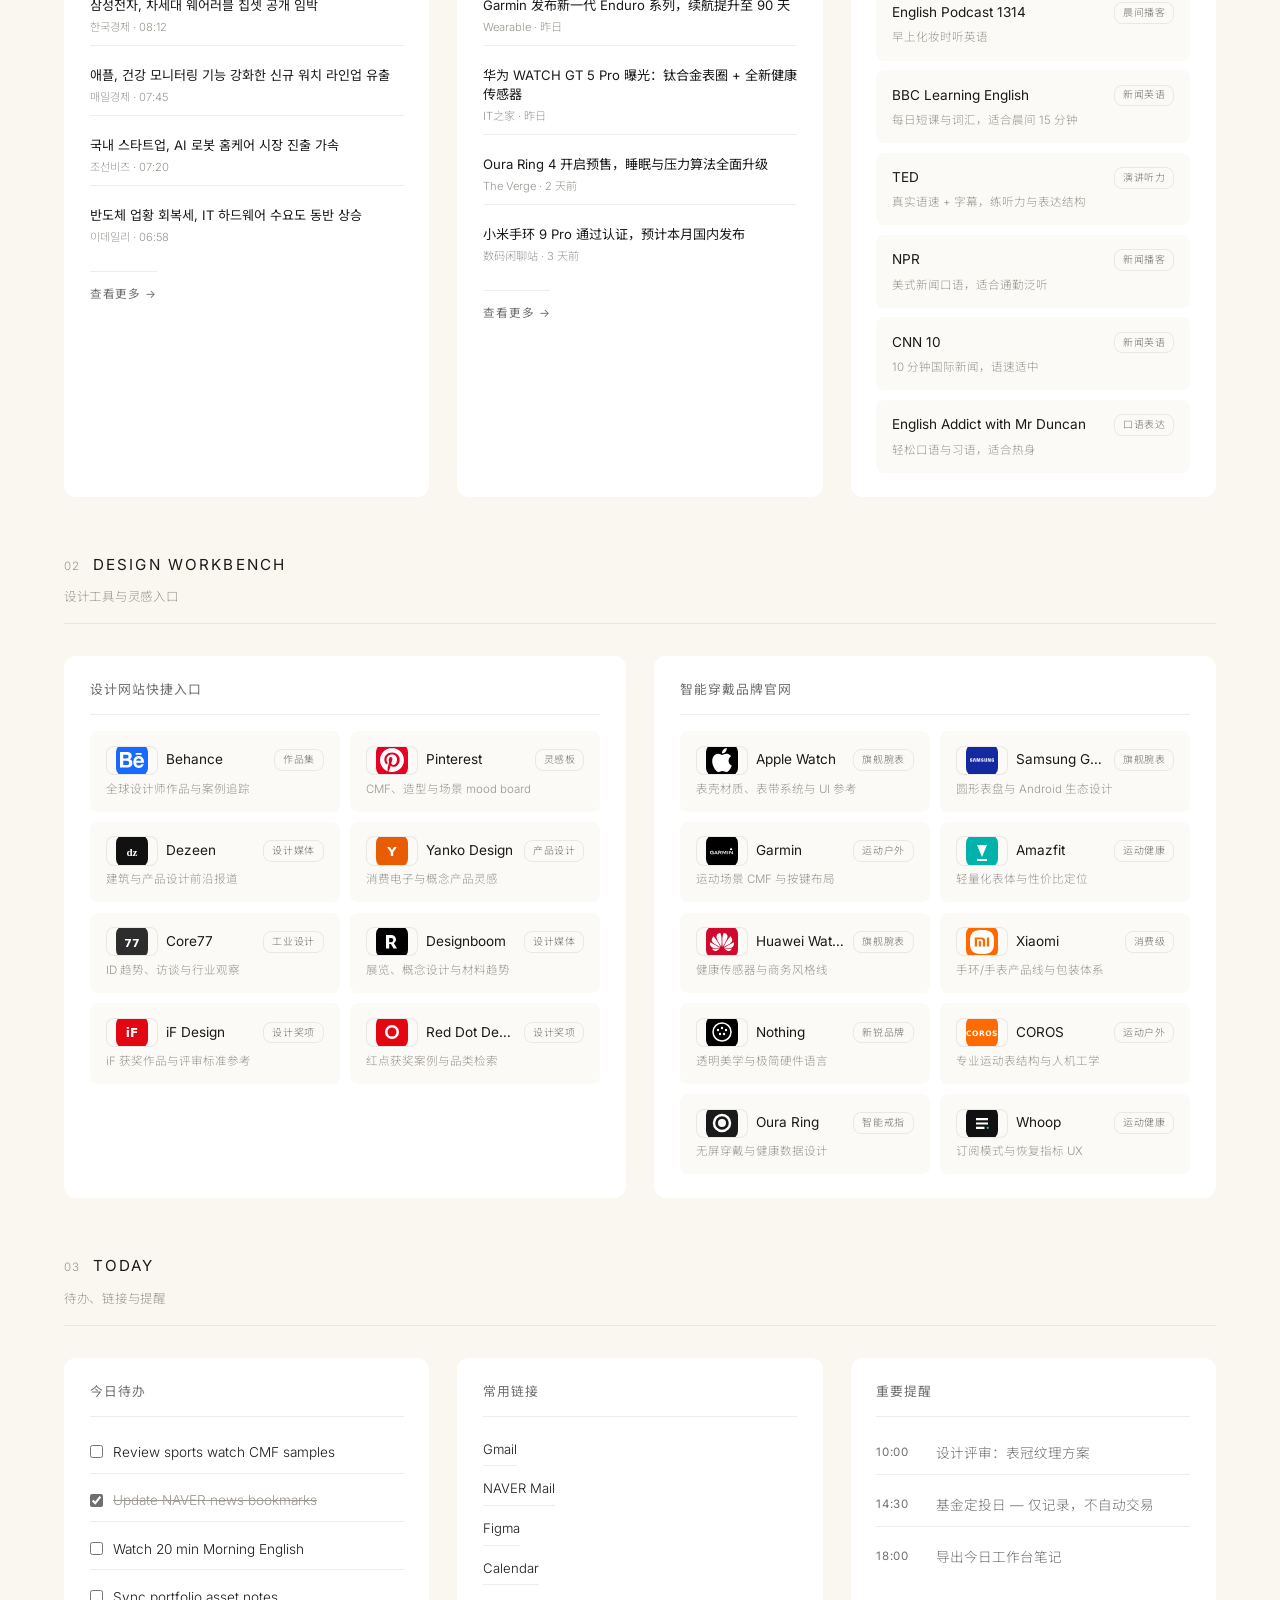
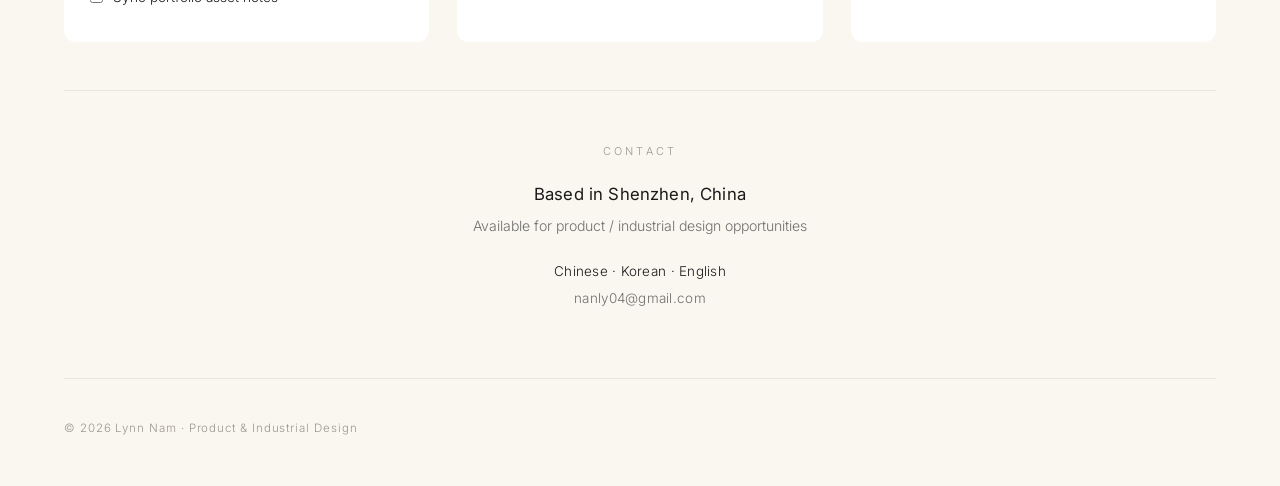
==== commit 82f89c9b: "601-1" ====
--- a/index.html
+++ b/index.html
@@ -60,6 +60,7 @@
     </div>
   </div>
 
+  <script src="js/dom-safe.js"></script>
   <script src="script.js"></script>
 </body>
 </html>
--- a/styles.css
+++ b/styles.css
@@ -1,10 +1,10 @@
 :root {
-  /* Portfolio / OS shared canvas */
-  --bg: #f5f2ec;
+  /* Lynn OS — aligned with lynn-nam.com */
+  --bg: #faf7f0;
   --font-mono: "IBM Plex Mono", "SFMono-Regular", "Menlo", "Consolas", monospace;
-  --hero-fade: #f5f2ec;
+  --hero-fade: #faf7f0;
   --bg-card: #ffffff;
-  --bg-soft: #f7f5ef;
+  --bg-soft: #fbfaf7;
   --text: #1a1a1a;
   --text-muted: #6f6f6f;
   --text-light: #9a9690;
@@ -18,7 +18,7 @@
   --radius: 12px;
   --radius-sm: 8px;
   --topbar-h: 7.85rem;
-  --topbar-bg: rgba(245, 242, 236, 0.55);
+  --topbar-bg: rgba(250, 247, 240, 0.5);
   --content-padding: clamp(2.5rem, 5vw, 4.5rem);
   --grid-gap: 1.75rem;
   --section-gap: 3.5rem;
